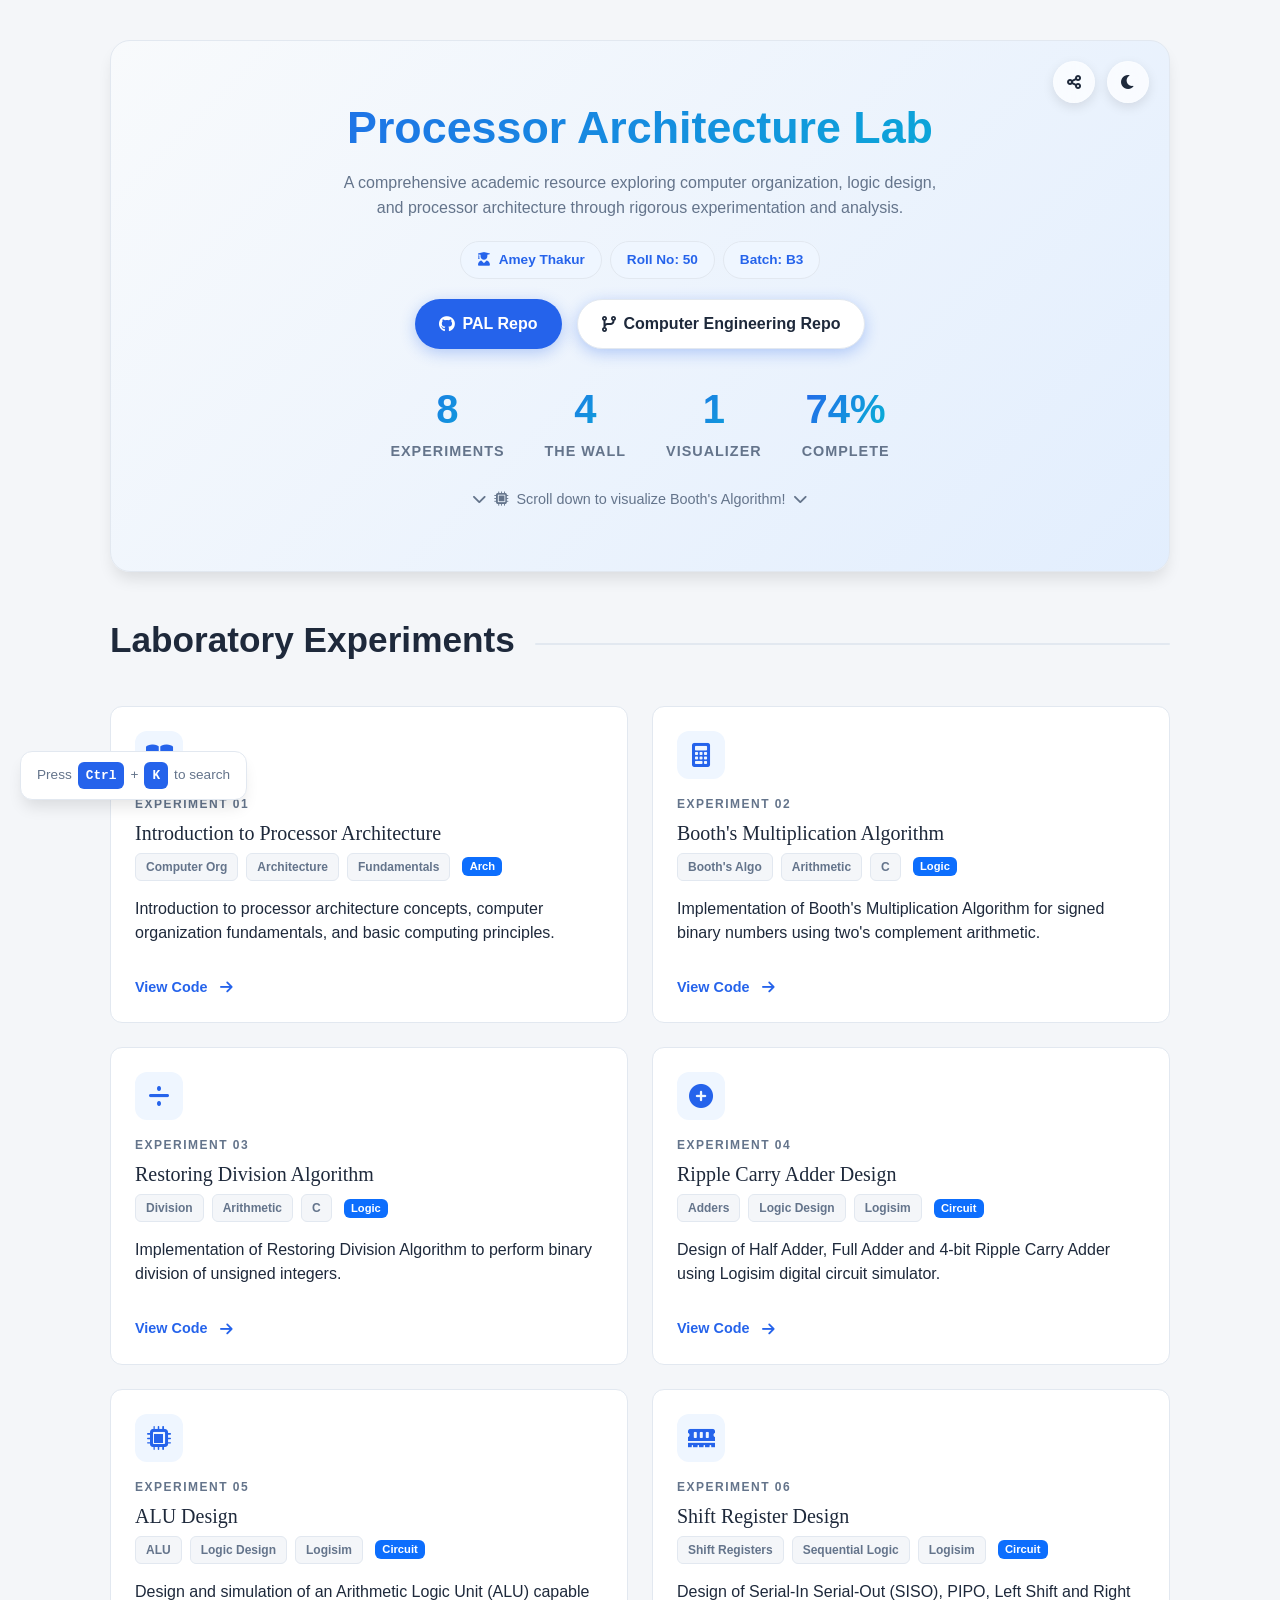
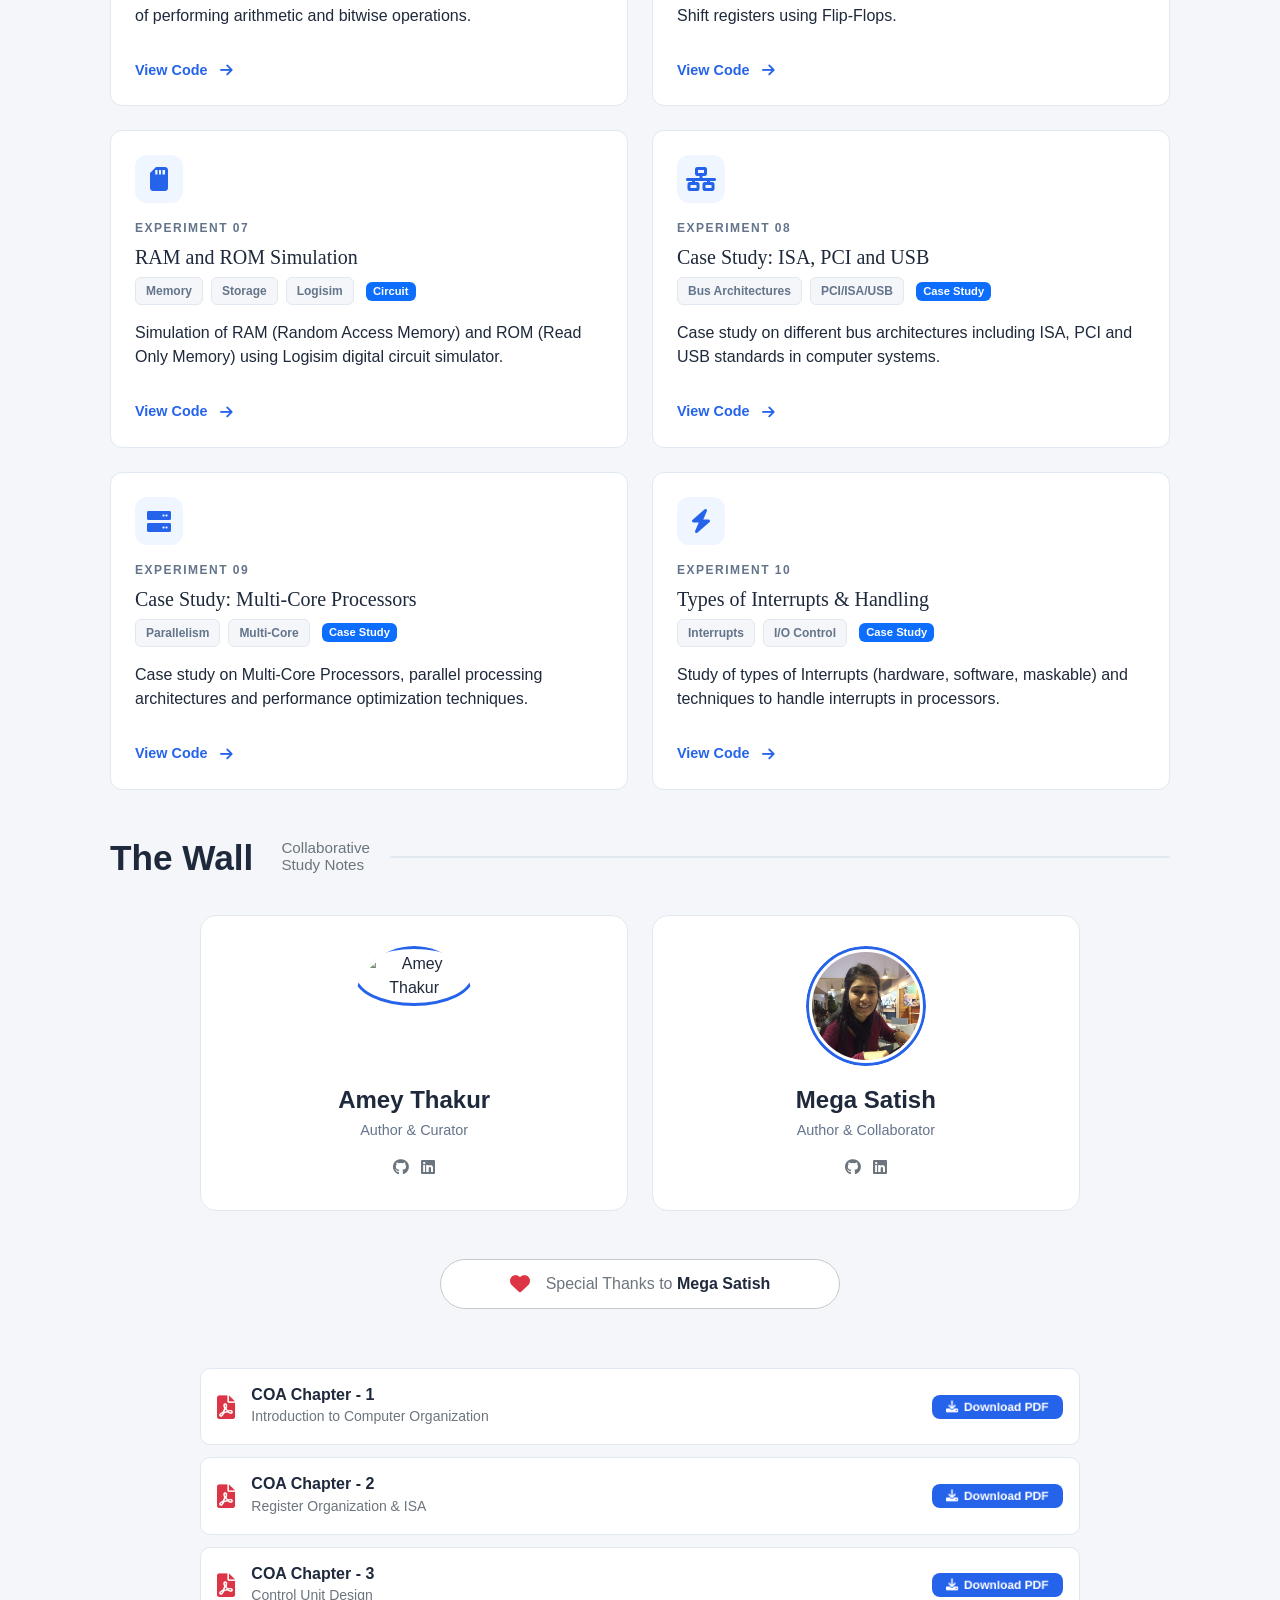
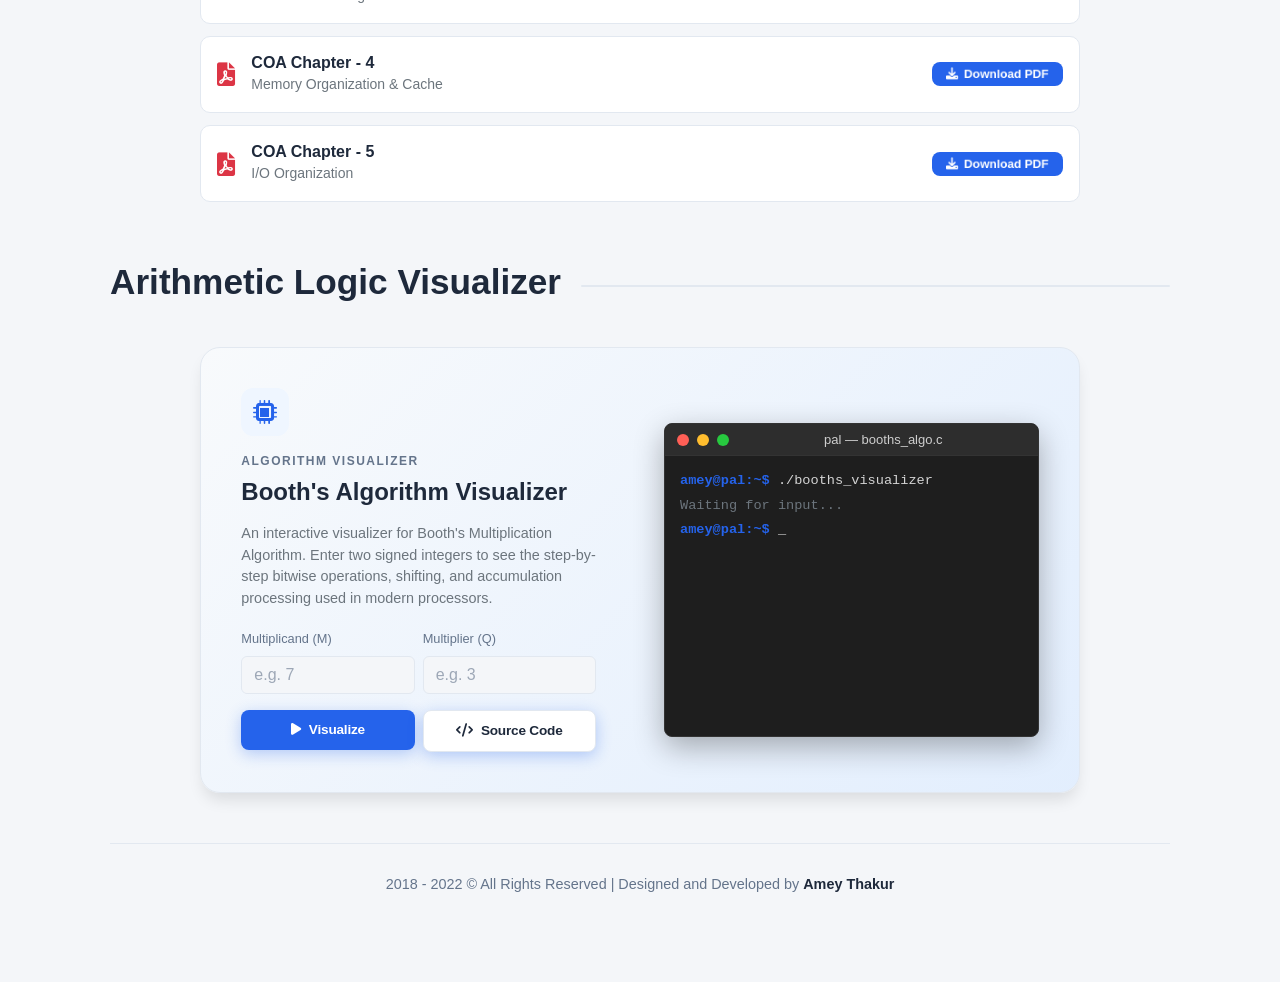
==== PAL/index.html @ 101be361 "COA" ====
<!DOCTYPE html>
<html lang="en" data-theme="dark">

<head>
    <meta charset="UTF-8">
    <meta name="viewport" content="width=device-width, initial-scale=1.0">
    <meta http-equiv="X-UA-Compatible" content="ie=edge">
    <title>AMEY | COA/PAL Lab Portfolio</title>
    <meta name="description"
        content="Scholarly portfolio for Computer Organization and Architecture (COA) and Processor Architecture Lab (PAL) featuring Booth's Algorithm, ALU design, and processor logic by Amey Thakur.">
    <meta name="author" content="Amey Thakur">
    <meta http-equiv="Content-Security-Policy"
        content="default-src 'self' blob: https://fonts.googleapis.com https://fonts.gstatic.com https://cdnjs.cloudflare.com https://cdn.jsdelivr.net; script-src 'self' 'unsafe-inline' 'unsafe-eval' blob: https://cdnjs.cloudflare.com https://cdn.jsdelivr.net; style-src 'self' 'unsafe-inline' https://fonts.googleapis.com https://cdnjs.cloudflare.com https://cdn.jsdelivr.net; img-src 'self' data: blob: https: raw.githubusercontent.com; font-src 'self' https://fonts.gstatic.com https://cdnjs.cloudflare.com; connect-src 'self' blob:; worker-src 'self' blob:;">
    <meta name="keywords"
        content="Computer Organization, COA, Processor Architecture, PAL, Booth's Algorithm, Logic Gates, ALU Design, Assembly">

    <!-- Canonical URL -->
    <link rel="canonical"
        href="https://amey-thakur.github.io/COMPUTER-ORGANIZATION-AND-ARCHITECTURE-AND-PROCESSOR-ARCHITECTURE-LAB/PAL/">

    <!-- Open Graph / Social Media Meta Tags -->
    <meta property="og:type" content="website">
    <meta property="og:title" content="AMEY | COA/PAL Lab Portfolio">
    <meta property="og:description"
        content="Scholarly portfolio for Computer Organization and Architecture (COA) and Processor Architecture Lab (PAL).">
    <meta property="og:url"
        content="https://amey-thakur.github.io/COMPUTER-ORGANIZATION-AND-ARCHITECTURE-AND-PROCESSOR-ARCHITECTURE-LAB/PAL/">
    <meta property="og:site_name" content="COA/PAL Lab Portfolio">
    <meta property="og:locale" content="en_US">
    <meta property="og:image"
        content="https://amey-thakur.github.io/COMPUTER-ORGANIZATION-AND-ARCHITECTURE-AND-PROCESSOR-ARCHITECTURE-LAB/PAL/assets/og-image.png">
    <meta property="og:image:width" content="1200">
    <meta property="og:image:height" content="630">

    <!-- Twitter Card Meta Tags -->
    <meta name="twitter:card" content="summary_large_image">
    <meta name="twitter:title" content="AMEY | COA/PAL Lab Portfolio">
    <meta name="twitter:description"
        content="Scholarly portfolio for Computer Organization and Architecture (COA) and Processor Architecture Lab (PAL).">
    <meta name="twitter:url"
        content="https://amey-thakur.github.io/COMPUTER-ORGANIZATION-AND-ARCHITECTURE-AND-PROCESSOR-ARCHITECTURE-LAB/PAL/">
    <meta name="twitter:image"
        content="https://amey-thakur.github.io/COMPUTER-ORGANIZATION-AND-ARCHITECTURE-AND-PROCESSOR-ARCHITECTURE-LAB/PAL/assets/og-image.png">

    <!-- Structured Data for SEO -->
    <script type="application/ld+json">
    {
        "@context": "https://schema.org",
        "@type": "WebSite",
        "name": "COA/PAL Lab Portfolio",
        "url": "https://amey-thakur.github.io/COMPUTER-ORGANIZATION-AND-ARCHITECTURE-AND-PROCESSOR-ARCHITECTURE-LAB/PAL/",
        "author": {
            "@type": "Person",
            "name": "Amey Thakur",
            "url": "https://github.com/Amey-Thakur"
        },
        "description": "Scholarly portfolio for Computer Organization and Architecture (COA) and Processor Architecture Lab (PAL)."
    }
    </script>

    <!-- Favicon -->
    <link rel="icon" type="image/png" href="assets/icon-192.png">
    <link rel="apple-touch-icon" href="assets/icon-192.png">

    <!-- PWA Manifest -->
    <link rel="manifest" href="manifest.json">
    <meta name="theme-color" content="#2563eb">
    <meta name="apple-mobile-web-app-capable" content="yes">
    <meta name="apple-mobile-web-app-status-bar-style" content="black-translucent">
    <meta name="apple-mobile-web-app-title" content="PAL Portfolio">

    <!-- Preconnect for Performance -->
    <link rel="preconnect" href="https://fonts.googleapis.com">
    <link rel="preconnect" href="https://fonts.gstatic.com" crossorigin>
    <link rel="preconnect" href="https://cdnjs.cloudflare.com">

    <!-- Google Fonts -->
    <link
        href="https://fonts.googleapis.com/css2?family=Inter:wght@400;500;600;700;800&family=JetBrains+Mono:wght@400;500;600&display=swap"
        rel="stylesheet">

    <!-- Font Awesome -->
    <link rel="stylesheet" href="https://cdnjs.cloudflare.com/ajax/libs/font-awesome/6.0.0/css/all.min.css">

    <!-- Bootstrap 5 CSS -->
    <link href="https://cdn.jsdelivr.net/npm/bootstrap@5.3.0/dist/css/bootstrap.min.css" rel="stylesheet">

    <!-- Custom Styles -->
    <link rel="stylesheet" href="style.css">
</head>

<body>
    <!-- Skip to Content Link -->
    <a href="#main-content" class="skip-link">Skip to main content</a>

    <!-- Premium Loading Screen -->
    <div id="skeleton-loader"
        style="position: fixed; top: 0; left: 0; width: 100%; height: 100%; background: var(--bg-color); z-index: 10000; display: flex; flex-direction: column; align-items: center; justify-content: center; animation: fadeOutLoader 0.5s ease 1s forwards;">
        <div
            style="width: 60px; height: 60px; border: 4px solid rgba(37, 99, 235, 0.2); border-top-color: var(--accent-color); border-radius: 50%; animation: spin 1s linear infinite;">
        </div>
        <p
            style="margin-top: 20px; color: var(--text-secondary); font-family: 'Poppins', sans-serif; font-size: 0.9rem;">
            Initializing
            Processor Architecture Portfolio...</p>
        <style>
            @keyframes spin {
                to {
                    transform: rotate(360deg);
                }
            }

            @keyframes fadeOutLoader {
                to {
                    opacity: 0;
                    visibility: hidden;
                    pointer-events: none;
                }
            }

            .skip-link {
                position: absolute;
                top: -40px;
                left: 0;
                background: var(--accent-color);
                color: white;
                padding: 8px 16px;
                z-index: 10001;
                transition: top 0.3s;
                text-decoration: none;
                border-radius: 0 0 8px 0;
            }

            .skip-link:focus {
                top: 0;
            }
        </style>
    </div>

    <main class="main-container" id="main-content">

        <!-- Hero Section -->
        <header class="hero">
            <div class="top-controls">
                <button class="control-btn" id="pwa-install-btn" title="Install App" aria-label="Install App"
                    style="display: none;">
                    <i class="fas fa-download" aria-hidden="true"></i>
                </button>
                <button class="control-btn" id="share-btn" title="Share Portfolio" aria-label="Share Portfolio">
                    <i class="fas fa-share-nodes" aria-hidden="true"></i>
                </button>
                <button class="control-btn" id="theme-toggle" title="Switch Theme" aria-label="Toggle Dark Mode">
                    <i class="fas fa-moon" aria-hidden="true"></i>
                </button>
            </div>

            <h1>Processor Architecture Lab</h1>
            <p>A comprehensive academic resource exploring computer organization, logic design, and processor
                architecture through rigorous experimentation and analysis.</p>

            <div class="info-badges">
                <div class="d-flex gap-2 justify-content-center w-100 flex-wrap mb-2 align-items-center">
                    <a href="https://github.com/Amey-Thakur" class="badge-pill clickable-badge" target="_blank"
                        rel="noopener noreferrer">
                        <i class="fas fa-user-graduate me-2"></i>Amey Thakur
                    </a>
                    <span class="badge-pill">Roll No: 50</span>
                    <span class="badge-pill">Batch: B3</span>
                </div>
            </div>

            <div class="hero-buttons">
                <a href="https://github.com/Amey-Thakur/COMPUTER-ORGANIZATION-AND-ARCHITECTURE-AND-PROCESSOR-ARCHITECTURE-LAB"
                    class="btn btn-primary-custom" target="_blank" rel="noopener noreferrer">
                    <i class="fab fa-github me-2"></i>PAL Repo
                </a>
                <a href="https://github.com/Amey-Thakur/COMPUTER-ENGINEERING"
                    class="btn btn-primary-custom btn-secondary-custom" target="_blank" rel="noopener noreferrer">
                    <i class="fas fa-code-branch me-2"></i>Computer Engineering Repo
                </a>
            </div>

            <!-- Stats Counter -->
            <div class="stats-container">
                <div class="stat-item">
                    <span class="stat-number" data-target="10">0</span>
                    <span class="stat-label">Experiments</span>
                </div>
                <div class="stat-item">
                    <span class="stat-number" data-target="5">0</span>
                    <span class="stat-label">The Wall</span>
                </div>
                <div class="stat-item">
                    <span class="stat-number" data-target="1">0</span>
                    <span class="stat-label">Visualizer</span>
                </div>
                <div class="stat-item">
                    <span class="stat-number" data-target="100" data-suffix="%">0%</span>
                    <span class="stat-label">Complete</span>
                </div>
            </div>

            <div class="mt-4 text-center" style="animation: fadeInDown 1s ease 0.5s both;">
                <a href="#logic-visualizer"
                    style="color: var(--text-secondary); text-decoration: none; font-size: 0.9rem; display: inline-flex; align-items: center; gap: 8px; transition: color 0.3s;">
                    <i class="fas fa-chevron-down" style="animation: bounce 2s infinite;"></i>
                    <i class="fas fa-microchip"></i> Scroll down to visualize Booth's Algorithm!
                    <i class="fas fa-chevron-down" style="animation: bounce 2s infinite;"></i>
                </a>
            </div>
        </header>

        <!-- Section: Experiments -->
        <section aria-labelledby="experiments-title" id="experiments">
            <div class="section-title reveal">
                <h3 id="experiments-title">Laboratory Experiments</h3>
            </div>

            <div class="row g-4 justify-content-center">
                <!-- Experiment 1: Introduction -->
                <div class="col-md-6 reveal-left">
                    <div class="card-custom d-flex flex-column h-100">
                        <div class="icon-wrapper">
                            <i class="fas fa-book-open"></i>
                        </div>
                        <span class="exp-tag">EXPERIMENT 01</span>
                        <h5>Introduction to Processor Architecture</h5>
                        <div class="tech-stack mb-3 d-flex align-items-center flex-wrap gap-2">
                            <span class="badge-tech">Computer Org</span>
                            <span class="badge-tech">Architecture</span>
                            <span class="badge-tech">Fundamentals</span>
                            <span class="badge bg-primary ms-1" style="font-size: 0.7rem;"
                                data-tooltip="CPU architecture and system organization.">Arch</span>
                        </div>
                        <p class="flex-grow-1">Introduction to processor architecture concepts, computer organization
                            fundamentals, and basic computing principles.</p>
                        <a href="https://github.com/Amey-Thakur/COMPUTER-ORGANIZATION-AND-ARCHITECTURE-AND-PROCESSOR-ARCHITECTURE-LAB/tree/main/Processor%20Architecture%20Lab/Experiment-1"
                            class="launch-link mt-3" target="_blank" rel="noopener noreferrer">
                            View Code <i class="fas fa-arrow-right ms-2"></i>
                        </a>
                    </div>
                </div>

                <!-- Experiment 2: Booth's Algorithm -->
                <div class="col-md-6 reveal-right">
                    <div class="card-custom d-flex flex-column h-100">
                        <div class="icon-wrapper">
                            <i class="fas fa-calculator"></i>
                        </div>
                        <span class="exp-tag">EXPERIMENT 02</span>
                        <h5>Booth's Multiplication Algorithm</h5>
                        <div class="tech-stack mb-3 d-flex align-items-center flex-wrap gap-2">
                            <span class="badge-tech">Booth's Algo</span>
                            <span class="badge-tech">Arithmetic</span>
                            <span class="badge-tech">C</span>
                            <span class="badge bg-primary ms-1" style="font-size: 0.7rem;"
                                data-tooltip="Signed binary multiplication via two's complement.">Logic</span>
                        </div>
                        <p class="flex-grow-1">Implementation of Booth's Multiplication Algorithm for signed binary
                            numbers using two's complement arithmetic.</p>
                        <a href="https://github.com/Amey-Thakur/COMPUTER-ORGANIZATION-AND-ARCHITECTURE-AND-PROCESSOR-ARCHITECTURE-LAB/tree/main/Processor%20Architecture%20Lab/Experiment-2"
                            class="launch-link mt-3" target="_blank" rel="noopener noreferrer">
                            View Code <i class="fas fa-arrow-right ms-2"></i>
                        </a>
                    </div>
                </div>

                <!-- Experiment 3: Restoring Division -->
                <div class="col-md-6 reveal-left">
                    <div class="card-custom d-flex flex-column h-100">
                        <div class="icon-wrapper">
                            <i class="fas fa-divide"></i>
                        </div>
                        <span class="exp-tag">EXPERIMENT 03</span>
                        <h5>Restoring Division Algorithm</h5>
                        <div class="tech-stack mb-3 d-flex align-items-center flex-wrap gap-2">
                            <span class="badge-tech">Division</span>
                            <span class="badge-tech">Arithmetic</span>
                            <span class="badge-tech">C</span>
                            <span class="badge bg-primary ms-1" style="font-size: 0.7rem;"
                                data-tooltip="High-efficiency binary division algorithm.">Logic</span>
                        </div>
                        <p class="flex-grow-1">Implementation of Restoring Division Algorithm to perform binary division
                            of unsigned integers.</p>
                        <a href="https://github.com/Amey-Thakur/COMPUTER-ORGANIZATION-AND-ARCHITECTURE-AND-PROCESSOR-ARCHITECTURE-LAB/tree/main/Processor%20Architecture%20Lab/Experiment-3"
                            class="launch-link mt-3" target="_blank" rel="noopener noreferrer">
                            View Code <i class="fas fa-arrow-right ms-2"></i>
                        </a>
                    </div>
                </div>

                <!-- Experiment 4: Ripple Carry Adder -->
                <div class="col-md-6 reveal-right">
                    <div class="card-custom d-flex flex-column h-100">
                        <div class="icon-wrapper">
                            <i class="fas fa-plus-circle"></i>
                        </div>
                        <span class="exp-tag">EXPERIMENT 04</span>
                        <h5>Ripple Carry Adder Design</h5>
                        <div class="tech-stack mb-3 d-flex align-items-center flex-wrap gap-2">
                            <span class="badge-tech">Adders</span>
                            <span class="badge-tech">Logic Design</span>
                            <span class="badge-tech">Logisim</span>
                            <span class="badge bg-primary ms-1" style="font-size: 0.7rem;"
                                data-tooltip="Gate-level 4-bit ripple carry adder logic.">Circuit</span>
                        </div>
                        <p class="flex-grow-1">Design of Half Adder, Full Adder and 4-bit Ripple Carry Adder using
                            Logisim digital circuit simulator.</p>
                        <a href="https://github.com/Amey-Thakur/COMPUTER-ORGANIZATION-AND-ARCHITECTURE-AND-PROCESSOR-ARCHITECTURE-LAB/tree/main/Processor%20Architecture%20Lab/Experiment-4"
                            class="launch-link mt-3" target="_blank" rel="noopener noreferrer">
                            View Code <i class="fas fa-arrow-right ms-2"></i>
                        </a>
                    </div>
                </div>

                <!-- Experiment 5: ALU Design -->
                <div class="col-md-6 reveal-left">
                    <div class="card-custom d-flex flex-column h-100">
                        <div class="icon-wrapper">
                            <i class="fas fa-microchip"></i>
                        </div>
                        <span class="exp-tag">EXPERIMENT 05</span>
                        <h5>ALU Design</h5>
                        <div class="tech-stack mb-3 d-flex align-items-center flex-wrap gap-2">
                            <span class="badge-tech">ALU</span>
                            <span class="badge-tech">Logic Design</span>
                            <span class="badge-tech">Logisim</span>
                            <span class="badge bg-primary ms-1" style="font-size: 0.7rem;"
                                data-tooltip="Arithmetic and bitwise operation control unit.">Circuit</span>
                        </div>
                        <p class="flex-grow-1">Design and simulation of an Arithmetic Logic Unit (ALU) capable of
                            performing arithmetic and bitwise operations.</p>
                        <a href="https://github.com/Amey-Thakur/COMPUTER-ORGANIZATION-AND-ARCHITECTURE-AND-PROCESSOR-ARCHITECTURE-LAB/tree/main/Processor%20Architecture%20Lab/Experiment-5"
                            class="launch-link mt-3" target="_blank" rel="noopener noreferrer">
                            View Code <i class="fas fa-arrow-right ms-2"></i>
                        </a>
                    </div>
                </div>

                <!-- Experiment 6: Shift Register -->
                <div class="col-md-6 reveal-right">
                    <div class="card-custom d-flex flex-column h-100">
                        <div class="icon-wrapper">
                            <i class="fas fa-memory"></i>
                        </div>
                        <span class="exp-tag">EXPERIMENT 06</span>
                        <h5>Shift Register Design</h5>
                        <div class="tech-stack mb-3 d-flex align-items-center flex-wrap gap-2">
                            <span class="badge-tech">Shift Registers</span>
                            <span class="badge-tech">Sequential Logic</span>
                            <span class="badge-tech">Logisim</span>
                            <span class="badge bg-primary ms-1" style="font-size: 0.7rem;"
                                data-tooltip="SISO, PIPO, and bidirectional shift registers.">Circuit</span>
                        </div>
                        <p class="flex-grow-1">Design of Serial-In Serial-Out (SISO), PIPO, Left Shift and Right Shift
                            registers using Flip-Flops.</p>
                        <a href="https://github.com/Amey-Thakur/COMPUTER-ORGANIZATION-AND-ARCHITECTURE-AND-PROCESSOR-ARCHITECTURE-LAB/tree/main/Processor%20Architecture%20Lab/Experiment-6"
                            class="launch-link mt-3" target="_blank" rel="noopener noreferrer">
                            View Code <i class="fas fa-arrow-right ms-2"></i>
                        </a>
                    </div>
                </div>

                <!-- Experiment 7: RAM & ROM -->
                <div class="col-md-6 reveal-left">
                    <div class="card-custom d-flex flex-column h-100">
                        <div class="icon-wrapper">
                            <i class="fas fa-sd-card"></i>
                        </div>
                        <span class="exp-tag">EXPERIMENT 07</span>
                        <h5>RAM and ROM Simulation</h5>
                        <div class="tech-stack mb-3 d-flex align-items-center flex-wrap gap-2">
                            <span class="badge-tech">Memory</span>
                            <span class="badge-tech">Storage</span>
                            <span class="badge-tech">Logisim</span>
                            <span class="badge bg-primary ms-1" style="font-size: 0.7rem;"
                                data-tooltip="Simulation of RAM and ROM memory units.">Circuit</span>
                        </div>
                        <p class="flex-grow-1">Simulation of RAM (Random Access Memory) and ROM (Read Only Memory) using
                            Logisim digital circuit simulator.</p>
                        <a href="https://github.com/Amey-Thakur/COMPUTER-ORGANIZATION-AND-ARCHITECTURE-AND-PROCESSOR-ARCHITECTURE-LAB/tree/main/Processor%20Architecture%20Lab/Experiment-7"
                            class="launch-link mt-3" target="_blank" rel="noopener noreferrer">
                            View Code <i class="fas fa-arrow-right ms-2"></i>
                        </a>
                    </div>
                </div>

                <!-- Experiment 8: Bus Study -->
                <div class="col-md-6 reveal-right">
                    <div class="card-custom d-flex flex-column h-100">
                        <div class="icon-wrapper">
                            <i class="fas fa-network-wired"></i>
                        </div>
                        <span class="exp-tag">EXPERIMENT 08</span>
                        <h5>Case Study: ISA, PCI and USB</h5>
                        <div class="tech-stack mb-3 d-flex align-items-center flex-wrap gap-2">
                            <span class="badge-tech">Bus Architectures</span>
                            <span class="badge-tech">PCI/ISA/USB</span>
                            <span class="badge bg-primary ms-1" style="font-size: 0.7rem;"
                                data-tooltip="Study of ISA, PCI, and modern USB standards.">Case Study</span>
                        </div>
                        <p class="flex-grow-1">Case study on different bus architectures including ISA, PCI and USB
                            standards in computer systems.</p>
                        <a href="https://github.com/Amey-Thakur/COMPUTER-ORGANIZATION-AND-ARCHITECTURE-AND-PROCESSOR-ARCHITECTURE-LAB/tree/main/Processor%20Architecture%20Lab/Experiment-8"
                            class="launch-link mt-3" target="_blank" rel="noopener noreferrer">
                            View Code <i class="fas fa-arrow-right ms-2"></i>
                        </a>
                    </div>
                </div>

                <!-- Experiment 9: Multi-Core Processors -->
                <div class="col-md-6 reveal-left">
                    <div class="card-custom d-flex flex-column h-100">
                        <div class="icon-wrapper">
                            <i class="fas fa-server"></i>
                        </div>
                        <span class="exp-tag">EXPERIMENT 09</span>
                        <h5>Case Study: Multi-Core Processors</h5>
                        <div class="tech-stack mb-3 d-flex align-items-center flex-wrap gap-2">
                            <span class="badge-tech">Parallelism</span>
                            <span class="badge-tech">Multi-Core</span>
                            <span class="badge bg-primary ms-1" style="font-size: 0.7rem;"
                                data-tooltip="Multi-core and parallel processing study.">Case Study</span>
                        </div>
                        <p class="flex-grow-1">Case study on Multi-Core Processors, parallel processing architectures
                            and performance optimization techniques.</p>
                        <a href="https://github.com/Amey-Thakur/COMPUTER-ORGANIZATION-AND-ARCHITECTURE-AND-PROCESSOR-ARCHITECTURE-LAB/tree/main/Processor%20Architecture%20Lab/Experiment-9"
                            class="launch-link mt-3" target="_blank" rel="noopener noreferrer">
                            View Code <i class="fas fa-arrow-right ms-2"></i>
                        </a>
                    </div>
                </div>

                <!-- Experiment 10: Interrupts -->
                <div class="col-md-6 reveal-right">
                    <div class="card-custom d-flex flex-column h-100">
                        <div class="icon-wrapper">
                            <i class="fas fa-bolt"></i>
                        </div>
                        <span class="exp-tag">EXPERIMENT 10</span>
                        <h5>Types of Interrupts & Handling</h5>
                        <div class="tech-stack mb-3 d-flex align-items-center flex-wrap gap-2">
                            <span class="badge-tech">Interrupts</span>
                            <span class="badge-tech">I/O Control</span>
                            <span class="badge bg-primary ms-1" style="font-size: 0.7rem;"
                                data-tooltip="Hardware and software interrupt handling logic.">Case Study</span>
                        </div>
                        <p class="flex-grow-1">Study of types of Interrupts (hardware, software, maskable) and
                            techniques to handle interrupts in processors.</p>
                        <a href="https://github.com/Amey-Thakur/COMPUTER-ORGANIZATION-AND-ARCHITECTURE-AND-PROCESSOR-ARCHITECTURE-LAB/tree/main/Processor%20Architecture%20Lab/Experiment-10"
                            class="launch-link mt-3" target="_blank" rel="noopener noreferrer">
                            View Code <i class="fas fa-arrow-right ms-2"></i>
                        </a>
                    </div>
                </div>
            </div>
        </section>


        <section aria-labelledby="the-wall-title" id="the-wall" class="reveal mt-4">
            <div class="section-title">
                <h3 id="the-wall-title" class="mb-0">The Wall</h3>
                <p class="text-secondary ms-2 mb-0">Collaborative<br>Study Notes</p>
            </div>

            <div class="row g-4 justify-content-center">

                <!-- Collaborative Profiles -->
                <div class="col-md-5 mb-4 reveal-left">
                    <div class="profile-card">
                        <div class="profile-img-wrapper">
                            <img src="https://github.com/Amey-Thakur.png" alt="Amey Thakur" class="profile-img">
                        </div>
                        <h4 class="profile-name">Amey Thakur</h4>
                        <p class="profile-role">Author & Curator</p>
                        <div class="social-links">
                            <a href="https://github.com/Amey-Thakur" class="text-secondary me-2" target="_blank"><i
                                    class="fab fa-github"></i></a>
                            <a href="https://www.linkedin.com/in/amey-thakur" class="text-secondary" target="_blank"><i
                                    class="fab fa-linkedin"></i></a>
                        </div>
                    </div>
                </div>

                <div class="col-md-5 mb-4 reveal-right">
                    <div class="profile-card">
                        <div class="profile-img-wrapper">
                            <img src="../THE%20WALL/Mega_Satish.png" alt="Mega Satish" class="profile-img">
                        </div>
                        <h4 class="profile-name">Mega Satish</h4>
                        <p class="profile-role">Author & Collaborator</p>
                        <div class="social-links">
                            <a href="https://github.com/msatmod" class="text-secondary me-2" target="_blank"
                                aria-label="Mega's GitHub"><i class="fab fa-github"></i></a>
                            <a href="https://www.linkedin.com/in/mega-satish" class="text-secondary" target="_blank"
                                aria-label="Mega's LinkedIn"><i class="fab fa-linkedin"></i></a>
                        </div>
                    </div>
                </div>

                <!-- Special Thanks Visual with 3D Flip -->
                <div class="col-lg-10 col-12 reveal text-center mb-2">
                    <div class="award-scene d-inline-block">
                        <div class="award-badge-card">
                            <!-- Front Face -->
                            <div class="award-badge-face award-front d-flex align-items-center gap-3 py-2 px-4 rounded-pill border border-secondary-subtle"
                                style="background: var(--card-bg);">
                                <i class="fas fa-heart text-danger fs-5 heart-beat"></i>
                                <span class="text-secondary fw-medium">Special Thanks to <strong
                                        class="text-primary-theme">Mega Satish</strong></span>
                            </div>
                            <!-- Back Face -->
                            <div class="award-badge-face award-back d-flex align-items-center justify-content-center gap-2 py-2 px-4 rounded-pill"
                                style="background: var(--accent-color); color: white;">
                                <i class="fas fa-check-circle text-white fs-5"></i>
                                <span class="fw-bold" id="award-msg">Appreciation Sent!</span>
                            </div>
                        </div>
                    </div>
                </div>

                <!-- Chapter Notes List (Horizontal Cards) -->
                <div class="col-lg-10 col-12">
                    <div class="resource-list">
                        <!-- Chapter 1 -->
                        <div class="reveal">
                            <a href="../THE%20WALL/COA_Chapter-1.pdf" class="resource-item text-decoration-none"
                                target="_blank" rel="noopener noreferrer">
                                <div class="d-flex align-items-center">
                                    <i class="fas fa-file-pdf text-danger fs-4 me-3"></i>
                                    <div>
                                        <h6 class="mb-0 text-primary-theme fw-bold">COA Chapter - 1</h6>
                                        <small class="text-secondary">Introduction to Computer Organization</small>
                                    </div>
                                </div>
                                <span class="badge btn-download tilt-effect">
                                    <span class="btn-text"><i class="fas fa-download"></i> Download PDF</span>
                                </span>
                            </a>
                        </div>
                        <!-- Chapter 2 -->
                        <div class="reveal">
                            <a href="../THE%20WALL/COA_Chapter-2.pdf" class="resource-item text-decoration-none"
                                target="_blank" rel="noopener noreferrer">
                                <div class="d-flex align-items-center">
                                    <i class="fas fa-file-pdf text-danger fs-4 me-3"></i>
                                    <div>
                                        <h6 class="mb-0 text-primary-theme fw-bold">COA Chapter - 2</h6>
                                        <small class="text-secondary">Register Organization & ISA</small>
                                    </div>
                                </div>
                                <span class="badge btn-download tilt-effect">
                                    <span class="btn-text"><i class="fas fa-download"></i> Download PDF</span>
                                </span>
                            </a>
                        </div>
                        <!-- Chapter 3 -->
                        <div class="reveal">
                            <a href="../THE%20WALL/COA_Chapter-3.pdf" class="resource-item text-decoration-none"
                                target="_blank" rel="noopener noreferrer">
                                <div class="d-flex align-items-center">
                                    <i class="fas fa-file-pdf text-danger fs-4 me-3"></i>
                                    <div>
                                        <h6 class="mb-0 text-primary-theme fw-bold">COA Chapter - 3</h6>
                                        <small class="text-secondary">Control Unit Design</small>
                                    </div>
                                </div>
                                <span class="badge btn-download tilt-effect">
                                    <span class="btn-text"><i class="fas fa-download"></i> Download PDF</span>
                                </span>
                            </a>
                        </div>
                        <!-- Chapter 4 -->
                        <div class="reveal">
                            <a href="../THE%20WALL/COA_Chapter-4.pdf" class="resource-item text-decoration-none"
                                target="_blank" rel="noopener noreferrer">
                                <div class="d-flex align-items-center">
                                    <i class="fas fa-file-pdf text-danger fs-4 me-3"></i>
                                    <div>
                                        <h6 class="mb-0 text-primary-theme fw-bold">COA Chapter - 4</h6>
                                        <small class="text-secondary">Memory Organization & Cache</small>
                                    </div>
                                </div>
                                <span class="badge btn-download tilt-effect">
                                    <span class="btn-text"><i class="fas fa-download"></i> Download PDF</span>
                                </span>
                            </a>
                        </div>
                        <!-- Chapter 5 -->
                        <div class="reveal">
                            <a href="../THE%20WALL/COA_Chapter-5.pdf" class="resource-item text-decoration-none"
                                target="_blank" rel="noopener noreferrer">
                                <div class="d-flex align-items-center">
                                    <i class="fas fa-file-pdf text-danger fs-4 me-3"></i>
                                    <div>
                                        <h6 class="mb-0 text-primary-theme fw-bold">COA Chapter - 5</h6>
                                        <small class="text-secondary">I/O Organization</small>
                                    </div>
                                </div>
                                <span class="badge btn-download tilt-effect">
                                    <span class="btn-text"><i class="fas fa-download"></i> Download PDF</span>
                                </span>
                            </a>
                        </div>
                    </div>
                </div>
            </div>
        </section>

        <!-- Section: Arithmetic Logic Visualizer - Booth's Algorithm -->
        <section aria-labelledby="logic-visualizer-title" id="logic-visualizer">
            <div class="section-title reveal">
                <h3 id="logic-visualizer-title">Arithmetic Logic Visualizer</h3>
            </div>

            <div class="row g-4 justify-content-center">
                <div class="col-lg-10 col-12">
                    <div class="card-custom logic-visualizer-card">
                        <div class="row g-4 g-lg-5 align-items-center">
                            <!-- Project Info -->
                            <div class="col-md-6">
                                <div class="visualizer-info">
                                    <div class="icon-wrapper mb-3">
                                        <i class="fas fa-microchip"></i>
                                    </div>
                                    <span class="exp-tag">ALGORITHM VISUALIZER</span>
                                    <h4 class="mt-2 mb-3 text-primary-theme fw-bold">Booth's Algorithm Visualizer</h4>
                                    <p class="text-secondary mb-3" style="font-size: 0.9rem;">
                                        An interactive visualizer for Booth's Multiplication Algorithm. Enter two signed
                                        integers to see the step-by-step bitwise operations, shifting, and accumulation
                                        processing used in modern processors.
                                    </p>

                                    <!-- Inputs -->
                                    <div class="row g-2 mb-3">
                                        <div class="col-6">
                                            <label for="multiplicand" class="form-label"
                                                style="font-size: 0.8rem; color: var(--text-secondary);">Multiplicand
                                                (M)</label>
                                            <input type="number" id="multiplicand" class="form-control"
                                                placeholder="e.g. 7"
                                                style="background: var(--bg-color); color: var(--text-primary); border: 1px solid var(--border-color);">
                                        </div>
                                        <div class="col-6">
                                            <label for="multiplier" class="form-label"
                                                style="font-size: 0.8rem; color: var(--text-secondary);">Multiplier
                                                (Q)</label>
                                            <input type="number" id="multiplier" class="form-control"
                                                placeholder="e.g. 3"
                                                style="background: var(--bg-color); color: var(--text-primary); border: 1px solid var(--border-color);">
                                        </div>
                                    </div>

                                    <!-- Action Buttons -->
                                    <div class="row g-2">
                                        <div class="col-6">
                                            <button id="visualize-btn" class="btn btn-primary-custom w-100">
                                                <i class="fas fa-play me-2"></i>Visualize
                                            </button>
                                        </div>
                                        <div class="col-6">
                                            <a href="https://github.com/Amey-Thakur/COMPUTER-ORGANIZATION-AND-ARCHITECTURE-AND-PROCESSOR-ARCHITECTURE-LAB/tree/main/Processor%20Architecture%20Lab/Experiment-2"
                                                class="btn btn-primary-custom btn-secondary-custom w-100"
                                                target="_blank" rel="noopener noreferrer">
                                                <i class="fas fa-code me-2"></i>Source Code
                                            </a>
                                        </div>
                                    </div>
                                </div>
                            </div>

                            <!-- Interactive Terminal Showcase -->
                            <div class="col-md-6">
                                <div class="terminal-frame">
                                    <div class="terminal-header">
                                        <div class="terminal-dots">
                                            <span class="dot close"></span>
                                            <span class="dot minimize"></span>
                                            <span class="dot maximize"></span>
                                        </div>
                                        <div class="terminal-title">pal — booths_algo.c</div>
                                    </div>
                                    <div class="terminal-body" id="booths-output">
                                        <div class="terminal-line">
                                            <span class="prompt">amey@pal:~$</span> ./booths_visualizer
                                        </div>
                                        <div class="terminal-line output text-secondary">
                                            Waiting for input...
                                        </div>
                                        <div class="terminal-line">
                                            <span class="prompt">amey@pal:~$</span> <span class="cursor">_</span>
                                        </div>
                                    </div>
                                </div>
                            </div>
                        </div>
                    </div>
                </div>
            </div>
        </section>

        <!-- Footer -->
        <footer class="footer mt-auto">
            <p>2018 - 2022 &copy; All Rights Reserved | Designed and Developed by <a
                    href="https://github.com/Amey-Thakur" target="_blank" rel="noopener noreferrer">Amey
                    Thakur</a></p>
        </footer>

    </main>

    <!-- Back to Top Button -->
    <button type="button" class="btn" id="btn-back-to-top" aria-label="Back to Top">
        <i class="fas fa-arrow-up" aria-hidden="true"></i>
    </button>

    <!-- Keyboard Shortcut Hint -->
    <div id="kbd-hint" class="kbd-hint">
        <span>Press</span>
        <kbd>Ctrl</kbd>
        <span>+</span>
        <kbd>K</kbd>
        <span>to search</span>
    </div>

    <!-- Command Palette Overlay -->
    <div id="cmd-overlay" class="cmd-overlay">
        <div class="cmd-modal">
            <div class="cmd-header">
                <i class="fas fa-search"></i>
                <input type="text" id="cmd-input" placeholder="Search experiments, notes, or commands..."
                    autocomplete="off">
                <div class="cmd-esc"><kbd>ESC</kbd></div>
            </div>
            <div class="cmd-body" id="cmd-results">
                <!-- Results populated by JS -->
            </div>
            <div class="cmd-footer">
                <div class="cmd-keys">
                    <span><kbd class="k-small">↑↓</kbd> Navigate</span>
                    <span><kbd class="k-small">↵</kbd> Select</span>
                    <span><kbd class="k-small">ESC</kbd> Close</span>
                </div>
            </div>
        </div>
    </div>

    <!-- Dependencies -->
    <script src="https://cdn.jsdelivr.net/npm/bootstrap@5.3.0/dist/js/bootstrap.bundle.min.js"></script>

    <!-- Custom Scripts -->
    <script src="script.js"></script>

    <!-- Service Worker Registration -->
    <script>
        if ('serviceWorker' in navigator) {
            navigator.serviceWorker.register('sw.js')
                .then(reg => console.log('Service Worker registered'))
                .catch(err => console.log('Service Worker registration failed:', err));
        }
    </script>
</body>

</html>
---- PAL/style.css ----
/* 
 * ================================================================
 *   Computer Organization (COA) / PAL Lab - Styles
 * ================================================================
 *   Author: Amey Thakur
 *   GitHub: https://github.com/Amey-Thakur
 *   Course: COA & Processor Architecture Lab
 *   Roll No: 50
 *   Batch: B3
 *   License: CC BY 4.0
 * ================================================================
 */


/* 
 * =========================================
 *   THEME & BASE VARIABLES
 * =========================================
 */
html {
    scroll-behavior: smooth;
}

:root {
    /* Light Mode Variables */
    --bg-color: #f4f6f9;
    --text-primary: #1e293b;
    --text-secondary: #64748b;
    --card-bg: #ffffff;
    --accent-color: #2563eb;
    /* Processor Blue 600 */
    --accent-hover: #1d4ed8;
    /* Processor Blue 700 */
    --border-color: #e2e8f0;
    --shadow-sm: 0 4px 6px -1px rgba(0, 0, 0, 0.1);
    --shadow-md: 0 10px 15px -3px rgba(0, 0, 0, 0.1);
    --header-gradient: linear-gradient(135deg, #ffffff 0%, #dbeafe 100%);
    /* Blue Tint */
    --badge-bg: #eff6ff;
    /* Blue 50 */
    --badge-text: #2563eb;
    --content-glass: rgba(255, 255, 255, 0.4);

    /* Secondary Accent for Warnings/Important */
    --accent-secondary: #f59e0b;
    /* Amber */
}

[data-theme="dark"] {
    /* Soft Dark Theme - Better for eyes */
    --bg-color: #0f172a;
    /* Slate 950 */
    --text-primary: #f8fafc;
    --text-secondary: #94a3b8;
    --card-bg: #1e293b;
    /* Slate 800 */
    --accent-color: #3b82f6;
    /* Blue 500 - Brighter for Dark Mode */
    --accent-hover: #60a5fa;
    /* Blue 400 */
    --border-color: #334155;
    /* Slate 700 */
    --shadow-sm: 0 4px 6px -1px rgba(0, 0, 0, 0.5);
    --shadow-md: 0 10px 15px -3px rgba(0, 0, 0, 0.5);
    --header-gradient: linear-gradient(135deg, #1e293b 0%, #0f172a 100%);
    --badge-bg: #172554;
    /* Blue 950 */
    --badge-text: #60a5fa;
    --footer-border: #1e293b;
    --content-glass: rgba(15, 23, 42, 0.5);

    /* Prism Dark Mode Overrides */
    --prism-bg: #1c1917;
    --prism-text: #d6d3d1;
    --prism-comment: #65a30d;
    --prism-keyword: #38bdf8;
    --prism-string: #fb923c;
    --prism-number: #facc15;
    --prism-function: #a78bfa;
}

body {
    background-color: var(--bg-color);
    color: var(--text-primary);
    font-family: 'Poppins', sans-serif;
    transition: background-color 0.8s ease, color 0.8s ease;
    min-height: 100vh;
    display: flex;
    flex-direction: column;
    margin: 0;
    -webkit-user-select: none;
    -moz-user-select: none;
    -ms-user-select: none;
    user-select: none;
}

input,
textarea,
.form-control,
#booths-output {
    user-select: auto !important;
    -webkit-user-select: auto !important;
}

/* Back to Top Button */
#btn-back-to-top {
    position: fixed;
    bottom: 25px;
    right: 25px;
    display: none;
    z-index: 100;
    border-radius: 50%;
    width: 45px;
    height: 45px;
    background: var(--accent-color);
    color: white;
    border: none;
    box-shadow: var(--shadow-md);
    transition: all 0.3s;
    align-items: center;
    justify-content: center;
    font-size: 1.2rem;
}

#btn-back-to-top:hover {
    transform: translateY(-5px);
    background: var(--accent-hover);
    box-shadow: 0 10px 20px rgba(0, 0, 0, 0.2);
}

h5 {
    font-family: 'Playfair Display', serif;
    color: var(--text-primary) !important;
    transition: color 0.3s ease;
}

/* Section Title */
.section-title {
    display: flex;
    align-items: center;
    margin-top: 50px;
    margin-bottom: 40px;
    animation: fadeIn 1s ease-out;
}

.section-title h3 {
    font-weight: 700;
    margin-right: 20px;
    white-space: nowrap;
    color: var(--text-primary) !important;
    font-size: 2.2rem;
    line-height: 1;
}

.section-title p {
    font-size: 0.95rem;
    line-height: 1.1;
    color: var(--text-secondary);
    margin-right: 20px;
    margin-bottom: 0 !important;
    font-weight: 500;
}

.section-title::after {
    content: '';
    width: 100%;
    height: 2px;
    background: var(--border-color);
    border-radius: 2px;
}

section {
    margin-top: 50px;
    margin-bottom: 50px;
}

.main-container {
    max-width: 1100px;
    margin: 0 auto;
    padding: 40px 20px;
    flex: 1 0 auto;
    width: 100%;
}

/* Hero Section */
.hero {
    background: linear-gradient(-45deg, #ffffff, #eff6ff, #dbeafe, #f8fafc);
    /* Blue Tints */
    background-size: 400% 400%;
    animation: gradientBG 15s ease infinite, fadeInDown 0.8s ease-out;
    border-radius: 20px;
    padding: 60px 40px;
    text-align: center;
    border: 1px solid var(--border-color);
    box-shadow: var(--shadow-md);
    margin-bottom: 40px;
    position: relative;
    overflow: hidden;
}

[data-theme="dark"] .hero {
    background: linear-gradient(-45deg, #0f172a, #1e293b, #172554, #0f172a);
    /* Dark Blue Tints */
    background-size: 400% 400%;
}

@keyframes gradientBG {
    0% {
        background-position: 0% 50%;
    }

    50% {
        background-position: 100% 50%;
    }

    100% {
        background-position: 0% 50%;
    }
}

@keyframes bounce {

    0%,
    20%,
    50%,
    80%,
    100% {
        transform: translateY(0);
    }

    40% {
        transform: translateY(-5px);
    }

    60% {
        transform: translateY(-3px);
    }
}

@keyframes heartBeat {
    0% {
        transform: scale(1);
    }

    14% {
        transform: scale(1.3);
    }

    28% {
        transform: scale(1);
    }

    42% {
        transform: scale(1.3);
    }

    70% {
        transform: scale(1);
    }
}

.heart-beat {
    animation: heartBeat 1.5s infinite;
}

/* --- Top Controls --- */
.top-controls {
    position: absolute;
    top: 20px;
    right: 20px;
    z-index: 1000;
    display: flex;
    gap: 12px;
}

.control-btn {
    background: rgba(255, 255, 255, 0.7);
    border: 1px solid rgba(255, 255, 255, 0.3);
    width: 42px;
    height: 42px;
    border-radius: 50%;
    display: flex;
    align-items: center;
    justify-content: center;
    cursor: pointer;
    color: #1e293b;
    backdrop-filter: blur(8px);
    -webkit-backdrop-filter: blur(8px);
    transition: all 0.3s cubic-bezier(0.4, 0, 0.2, 1);
    box-shadow: 0 4px 12px rgba(0, 0, 0, 0.1);
}

[data-theme="dark"] .control-btn {
    background: rgba(30, 41, 59, 0.6);
    border: 1px solid rgba(255, 255, 255, 0.1);
    color: #f8fafc;
}

.control-btn:hover {
    transform: translateY(-2px);
    background: var(--accent-color);
    color: white !important;
    border-color: transparent;
}

/* --- Hero Buttons --- */
.hero-buttons {
    display: flex;
    gap: 15px;
    justify-content: center;
    flex-wrap: wrap;
    margin-top: 20px;
}

.btn-primary-custom {
    background: #2563eb !important;
    color: #ffffff !important;
    border: none;
    padding: 12px 24px;
    border-radius: 50px;
    font-weight: 600;
    display: inline-flex;
    align-items: center;
    transition: all 0.3s cubic-bezier(0.175, 0.885, 0.32, 1.275);
    box-shadow: 0 4px 15px rgba(37, 99, 235, 0.3);
    text-decoration: none;
}

.btn-primary-custom:hover {
    transform: translateY(-5px);
    box-shadow: 0 8px 25px rgba(37, 99, 235, 0.4);
    background: #1d4ed8 !important;
    color: #ffffff !important;
}



.btn-secondary-custom {
    background: var(--card-bg) !important;
    color: var(--text-primary) !important;
    border: 1px solid var(--border-color) !important;
}

.btn-secondary-custom:hover {
    background: var(--accent-color) !important;
    color: #ffffff !important;
    border-color: var(--accent-color) !important;
}

/* Badges */
.badge-pill {
    background: var(--badge-bg);
    color: var(--badge-text);
    padding: 8px 16px;
    border-radius: 50px;
    font-size: 0.85rem;
    font-weight: 600;
    border: 1px solid var(--border-color);
    white-space: nowrap;
}

.clickable-badge {
    text-decoration: none;
    transition: all 0.3s cubic-bezier(0.175, 0.885, 0.32, 1.275) !important;
    display: inline-flex;
    align-items: center;
    cursor: pointer;
}

.clickable-badge:hover {
    transform: translateY(-3px) scale(1.05);
    box-shadow: 0 5px 15px rgba(37, 99, 235, 0.3);
    background: var(--accent-color) !important;
    color: #fff !important;
    border-color: var(--accent-color) !important;
}

/* Stats Counter */
.stats-container {
    display: flex;
    justify-content: center;
    gap: 40px;
    margin-top: 30px;
    flex-wrap: wrap;
}

.stat-item {
    text-align: center;
    opacity: 0;
    animation: fadeInDown 0.5s ease forwards;
}

.stat-item:nth-child(1) {
    animation-delay: 0.2s;
}

.stat-item:nth-child(2) {
    animation-delay: 0.4s;
}

.stat-item:nth-child(3) {
    animation-delay: 0.6s;
}

.stat-item:nth-child(4) {
    animation-delay: 0.8s;
}

.stat-number {
    font-size: 2.5rem;
    font-weight: 800;
    background: linear-gradient(120deg, var(--accent-color), #06b6d4);
    -webkit-background-clip: text;
    background-clip: text;
    -webkit-text-fill-color: transparent;
    display: block;
}

.stat-label {
    font-size: 0.9rem;
    font-weight: 600;
    color: var(--text-secondary);
    text-transform: uppercase;
    letter-spacing: 1px;
}

/* Hero H1 Styling */
.hero h1 {
    font-size: 2.8rem;
    font-weight: 800;
    background: linear-gradient(135deg, var(--accent-color), #06b6d4);
    -webkit-background-clip: text;
    background-clip: text;
    -webkit-text-fill-color: transparent;
    margin-bottom: 15px;
    line-height: 1.2;
}

.hero p {
    color: var(--text-secondary);
    font-size: 1rem;
    max-width: 600px;
    margin: 0 auto 20px;
    line-height: 1.6;
}


/* Cards */
.card-custom {
    background: var(--card-bg);
    border-radius: 12px;
    padding: 24px;
    border: 1px solid var(--border-color);
    transition: all 0.3s cubic-bezier(0.4, 0, 0.2, 1);
    position: relative;
    overflow: hidden;
    height: 100%;
}

.card-custom:hover {
    transform: translateY(-5px);
    box-shadow: var(--shadow-md);
    border-color: var(--accent-color);
}

.icon-wrapper {
    width: 48px;
    height: 48px;
    background: var(--badge-bg);
    color: var(--accent-color);
    border-radius: 12px;
    display: flex;
    align-items: center;
    justify-content: center;
    font-size: 1.5rem;
    margin-bottom: 16px;
    transition: transform 0.3s ease;
}

.card-custom:hover .icon-wrapper {
    transform: scale(1.1) rotate(5deg);
}

.exp-tag {
    font-size: 0.75rem;
    font-weight: 700;
    color: var(--text-secondary);
    letter-spacing: 1.5px;
    margin-bottom: 8px;
    display: block;
}

.badge-tech {
    background: var(--bg-color);
    color: var(--text-secondary);
    padding: 4px 10px;
    border-radius: 6px;
    font-size: 0.75rem;
    font-weight: 600;
    border: 1px solid var(--border-color);
    transition: all 0.2s ease;
}

.card-custom:hover .badge-tech {
    background: var(--badge-bg);
    color: var(--badge-text);
    border-color: var(--badge-bg);
}

.badge-tech:hover {
    background: var(--accent-color) !important;
    color: white !important;
    border-color: var(--accent-color) !important;
    transform: translateY(-2px);
    box-shadow: 0 4px 10px rgba(37, 99, 235, 0.3);
}

/* Custom Tooltips for Badges */
.badge[data-tooltip] {
    position: relative;
    cursor: help;
}

.badge[data-tooltip]::after {
    content: attr(data-tooltip);
    position: absolute;
    bottom: 100%;
    left: 50%;
    transform: translateX(-50%) translateY(-8px);
    background: rgba(0, 0, 0, 0.9);
    color: white;
    padding: 8px 12px;
    border-radius: 6px;
    font-size: 0.75rem;
    white-space: nowrap;
    opacity: 0;
    pointer-events: none;
    transition: opacity 0.3s, transform 0.3s;
    z-index: 1000;
    font-weight: 500;
}

.badge[data-tooltip]::before {
    content: '';
    position: absolute;
    bottom: 100%;
    left: 50%;
    transform: translateX(-50%) translateY(0px);
    border: 6px solid transparent;
    border-top-color: rgba(0, 0, 0, 0.9);
    opacity: 0;
    pointer-events: none;
    transition: opacity 0.3s, transform 0.3s;
    z-index: 1001;
}

.badge[data-tooltip]:hover::after,
.badge[data-tooltip]:hover::before {
    opacity: 1;
    transform: translateX(-50%) translateY(-12px);
}

.launch-link {
    color: var(--accent-color);
    text-decoration: none;
    font-weight: 600;
    font-size: 0.9rem;
    display: inline-flex;
    align-items: center;
    transition: gap 0.2s;
    gap: 4px;
}

.launch-link:hover {
    gap: 8px;
}

/* Resource List */
.resource-list {
    margin-top: 20px;
}

.resource-item {
    display: flex;
    align-items: center;
    justify-content: space-between;
    padding: 16px;
    background: var(--card-bg);
    border: 1px solid var(--border-color);
    border-radius: 10px;
    margin-bottom: 12px;
    transition: all 0.2s;
    color: var(--text-primary);
}

.resource-item:hover {
    border-color: var(--accent-color);
    transform: translateX(5px);
    box-shadow: var(--shadow-sm);
}

.text-primary-theme {
    color: var(--text-primary) !important;
}

/* Profile Card */
.profile-card {
    text-align: center;
    padding: 30px;
    background: var(--card-bg);
    border-radius: 16px;
    border: 1px solid var(--border-color);
}

.profile-img-wrapper {
    width: 120px;
    height: 120px;
    margin: 0 auto 20px;
    position: relative;
    border-radius: 50%;
    overflow: hidden;
}

.profile-img {
    width: 100%;
    height: 100%;
    object-fit: cover;
    border-radius: 50%;
    border: 3px solid var(--accent-color);
    padding: 3px;
    background: var(--card-bg);
}

.profile-name {
    font-weight: 700;
    margin-bottom: 5px;
    color: var(--text-primary);
}

.profile-role {
    font-size: 0.9rem;
    color: var(--text-secondary);
    margin-bottom: 15px;
}

/* 3D Flip Badge */
.award-scene {
    perspective: 1000px;
    cursor: pointer;
}

.award-badge-card {
    position: relative;
    width: 400px;
    height: 50px;
    transform-style: preserve-3d;
    transition: transform 0.6s cubic-bezier(0.4, 0, 0.2, 1);
}

.award-badge-card.flipped {
    transform: rotateX(180deg);
}

.award-badge-face {
    position: absolute;
    width: 100%;
    height: 100%;
    backface-visibility: hidden;
    -webkit-backface-visibility: hidden;
    top: 0;
    left: 0;
    display: flex;
    align-items: center;
    justify-content: center;
}

.award-front {
    z-index: 2;
    transition: all 0.3s ease;
    white-space: nowrap;
}

.award-back {
    transform: rotateX(180deg);
    box-shadow: 0 10px 20px -5px rgba(37, 99, 235, 0.4);
}

.award-scene:hover .award-badge-card {
    transform: translateY(-5px);
}

/* Terminal Frame */
.terminal-frame {
    background: #1e1e1e;
    border-radius: 8px;
    overflow: hidden;
    box-shadow: 0 10px 30px rgba(0, 0, 0, 0.3);
    border: 1px solid #333;
    font-family: 'JetBrains Mono', monospace;
    text-align: left;
    margin-top: 20px;
}

.terminal-header {
    background: #2d2d2d;
    height: 32px;
    padding: 0 12px;
    display: flex;
    align-items: center;
    border-bottom: 1px solid #333;
}

.terminal-dots {
    display: flex;
    gap: 8px;
    margin-right: 12px;
}

.dot {
    width: 12px;
    height: 12px;
    border-radius: 50%;
}

.close {
    background: #ff5f56;
}

.minimize {
    background: #ffbd2e;
}

.maximize {
    background: #27c93f;
}

.terminal-title {
    color: #cecece;
    font-size: 13px;
    flex-grow: 1;
    text-align: center;
    font-family: -apple-system, BlinkMacSystemFont, "Segoe UI", Roboto, Helvetica, Arial, sans-serif;
    font-weight: 400;
}

#booths-output::-webkit-scrollbar {
    width: 8px;
}

#booths-output::-webkit-scrollbar-track {
    background: #1e1e1e;
}

#booths-output::-webkit-scrollbar-thumb {
    background: #424242;
    border-radius: 10px;
    border: 2px solid #1e1e1e;
}

#booths-output::-webkit-scrollbar-thumb:hover {
    background: #525252;
}

.terminal-body {
    padding: 15px;
    color: #d4d4d4;
    font-size: 0.85rem;
    height: 280px;
    /* Fixed height for stability */
    overflow-y: auto;
}

.terminal-line {
    margin-bottom: 4px;
}

.prompt {
    color: var(--accent-color);
    font-weight: bold;
}

/* Terminal Blue */
.command-text {
    color: #d4d4d4;
}

.output {
    color: #a3a3a3;
    margin-left: 0;
}

.output.success {
    color: #4ade80;
}

.output.error {
    color: #f87171;
}

.cursor {
    animation: blink 1s step-end infinite;
}

@keyframes blink {
    50% {
        opacity: 0;
    }
}

/* Footer */
.footer {
    padding: 30px 0;
    text-align: center;
    color: var(--text-secondary);
    font-size: 0.9rem;
    border-top: 1px solid var(--border-color);
    margin-top: 60px;
}

.footer a {
    color: var(--accent-color);
    text-decoration: none;
    font-weight: 600;
}

/* Animations */
.reveal,
.reveal-left,
.reveal-right {
    opacity: 0;
    transition: all 0.8s ease-out;
}

.reveal {
    transform: translateY(30px);
}

.reveal-left {
    transform: translateX(-30px);
}

.reveal-right {
    transform: translateX(30px);
}

.reveal.active {
    transform: translateY(0);
    opacity: 1;
}

.reveal-left.active {
    transform: translateX(0);
    opacity: 1;
}

.reveal-right.active {
    transform: translateX(0);
    opacity: 1;
}

@keyframes fadeInDown {
    from {
        opacity: 0;
        transform: translateY(-20px);
    }

    to {
        opacity: 1;
        transform: translateY(0);
    }
}

@keyframes fadeIn {
    from {
        opacity: 0;
    }

    to {
        opacity: 1;
    }
}

/* Command Palette */
.cmd-overlay {
    position: fixed;
    top: 0;
    left: 0;
    width: 100%;
    height: 100%;
    background: rgba(0, 0, 0, 0.6);
    backdrop-filter: blur(4px);
    z-index: 10000;
    display: none;
    align-items: flex-start;
    justify-content: center;
    padding-top: 15vh;
    opacity: 0;
    transition: opacity 0.2s ease;
}

.cmd-overlay.active {
    display: flex;
    opacity: 1;
}

.cmd-modal {
    width: 100%;
    max-width: 600px;
    background: var(--card-bg);
    border-radius: 12px;
    box-shadow: 0 25px 50px -12px rgba(0, 0, 0, 0.25);
    border: 1px solid var(--border-color);
    overflow: hidden;
    transform: scale(0.95);
    transition: transform 0.2s ease;
}

.cmd-overlay.active .cmd-modal {
    transform: scale(1);
}

.cmd-header {
    padding: 16px;
    border-bottom: 1px solid var(--border-color);
    display: flex;
    align-items: center;
    gap: 12px;
}

.cmd-header i {
    color: var(--text-secondary);
    font-size: 1.2rem;
}

#cmd-input {
    flex: 1;
    border: none;
    background: transparent;
    font-size: 1.1rem;
    color: var(--text-primary);
    outline: none;
    font-family: 'Poppins', sans-serif;
}

.cmd-esc kbd {
    background: var(--bg-color);
    border: 1px solid var(--border-color);
    padding: 2px 6px;
    border-radius: 4px;
    font-size: 0.75rem;
    color: var(--text-secondary);
}

.cmd-body {
    max-height: 400px;
    overflow-y: auto;
    padding: 8px;
}

.cmd-item {
    padding: 10px 12px;
    border-radius: 8px;
    display: flex;
    align-items: center;
    justify-content: space-between;
    cursor: pointer;
    color: var(--text-primary);
    transition: background 0.1s;
}

.cmd-item:hover,
.cmd-item.selected {
    background: var(--badge-bg);
    color: var(--accent-color);
}

.cmd-item-icon {
    margin-right: 12px;
    width: 24px;
    text-align: center;
    color: var(--text-secondary);
}

.cmd-item.selected .cmd-item-icon {
    color: var(--accent-color);
}

.cmd-item-text {
    flex: 1;
    font-weight: 500;
}

.cmd-item-type {
    font-size: 0.75rem;
    color: var(--text-secondary);
    background: var(--bg-color);
    padding: 2px 8px;
    border-radius: 4px;
    border: 1px solid var(--border-color);
}

.cmd-footer {
    padding: 8px 16px;
    background: var(--bg-color);
    border-top: 1px solid var(--border-color);
    display: flex;
    justify-content: flex-end;
}

.cmd-keys {
    display: flex;
    gap: 12px;
    font-size: 0.75rem;
    color: var(--text-secondary);
}

.k-small {
    background: var(--card-bg);
    border: 1px solid var(--border-color);
    color: var(--text-primary);
    padding: 2px 5px;
    border-radius: 4px;
    font-family: inherit;
    box-shadow: 0 1px 2px rgba(0, 0, 0, 0.05);
    font-size: 0.7rem;
    font-weight: 600;
}

.cmd-body::-webkit-scrollbar {
    width: 6px;
}

.cmd-body::-webkit-scrollbar-thumb {
    background: var(--border-color);
    border-radius: 3px;
}

/* Keyboard Hint */
.kbd-hint {
    position: fixed;
    bottom: 100px;
    left: 20px;
    display: flex;
    align-items: center;
    gap: 6px;
    padding: 10px 16px;
    background: var(--card-bg);
    border: 1px solid var(--border-color);
    border-radius: 12px;
    box-shadow: var(--shadow-md);
    font-size: 0.85rem;
    color: var(--text-secondary);
    z-index: 999;
    opacity: 1;
    transition: opacity 0.5s ease;
    animation: kbdSlideIn 0.5s ease;
}

.kbd-hint.hidden {
    opacity: 0 !important;
    visibility: hidden;
    pointer-events: none;
}

.kbd-hint kbd {
    padding: 4px 8px;
    background: var(--accent-color);
    color: #fff;
    border-radius: 6px;
    font-family: 'JetBrains Mono', monospace;
    font-size: 0.8rem;
    font-weight: 600;
}

@keyframes kbdSlideIn {
    from {
        opacity: 0;
        transform: translateY(20px);
    }

    to {
        opacity: 1;
        transform: translateY(0);
    }
}

@media (max-width: 768px) {
    .kbd-hint {
        display: none;
    }
}

/* Mobile Responsiveness */
@media (max-width: 992px) {
    .hero {
        padding: 40px 20px;
    }

    .stat-item {
        flex: 1 1 40%;
        margin-bottom: 20px;
    }
}

@media (max-width: 768px) {
    .section-title h3 {
        font-size: 1.8rem;
    }

    .hero h1 {
        font-size: 2rem;
    }

    .award-badge-card {
        width: 100%;
        max-width: 320px;
    }

    .terminal-frame {
        max-width: 100%;
        margin-top: 30px;
    }

    .logic-visualizer-card .row {
        flex-direction: column;
    }

    .visualizer-info {
        padding-right: 0;
        text-align: center;
    }

    .visualizer-info .icon-wrapper {
        margin: 0 auto 16px;
    }

    .terminal-frame {
        height: 320px;
    }
}

@media (max-width: 576px) {
    .hero {
        padding: 30px 15px;
    }

    .hero h1 {
        font-size: 1.8rem;
    }

    .stat-item {
        flex: 1 1 100%;
    }

    .resource-item {
        flex-direction: column;
        text-align: center;
    }

    .resource-item .d-flex {
        flex-direction: column;
        margin-bottom: 15px;
    }

    .resource-item i.fs-4 {
        margin-right: 0 !important;
        margin-bottom: 10px;
    }

    .section-title {
        flex-direction: column;
        align-items: flex-start;
        gap: 10px;
    }

    .section-title h3 {
        margin-right: 0;
    }
}

/* Visualizer Layout Refinements */
.logic-visualizer-card {
    padding: 40px !important;
    background: linear-gradient(-45deg, #ffffff, #eff6ff, #dbeafe, #f8fafc);
    background-size: 400% 400%;
    animation: gradientBG 15s ease infinite;
    border-radius: 20px !important;
    border: 1px solid var(--border-color);
    box-shadow: var(--shadow-md);
    position: relative;
    overflow: hidden;
}

[data-theme="dark"] .logic-visualizer-card {
    background: linear-gradient(-45deg, #0f172a, #1e293b, #172554, #0f172a);
    background-size: 400% 400%;
}

.visualizer-info {
    padding-right: 20px;
}

/* Visualizer Input & Spinner Refinements */
.logic-visualizer-card .form-control {
    background: var(--bg-color) !important;
    color: var(--text-primary) !important;
    border: 1px solid var(--border-color) !important;
    transition: all 0.3s ease;
}

.logic-visualizer-card .form-control:focus {
    border-color: var(--accent-color) !important;
    box-shadow: 0 0 0 2px rgba(37, 99, 235, 0.2) !important;
    outline: none;
}

.logic-visualizer-card .form-control::placeholder {
    color: var(--text-secondary) !important;
    opacity: 0.6;
}

/* Themed Number Input Spinners */
.logic-visualizer-card input[type="number"] {
    color-scheme: dark;
    /* Helps native controls match dark/light theme */
}

/* Custom styling for those native spinners to match theme */
[data-theme="dark"] .logic-visualizer-card input[type="number"]::-webkit-inner-spin-button,
[data-theme="dark"] .logic-visualizer-card input[type="number"]::-webkit-outer-spin-button {
    filter: invert(1) hue-rotate(180deg) brightness(1.5);
    /* Adjusts white spin buttons to look more themed */
    cursor: pointer;
}

/* Visualizer Button Refinements */
.logic-visualizer-card .btn-primary-custom {
    padding: 10px 16px !important;
    font-size: 0.85rem !important;
    white-space: nowrap !important;
    letter-spacing: -0.2px;
    justify-content: center !important;
    border-radius: 8px !important;
}

/* --- Download Badge Refinements --- */
.btn-download {
    padding: 6px 14px !important;
    font-size: 0.75rem !important;
    font-weight: 600 !important;
    border-radius: 8px !important;
    background: var(--accent-color) !important;
    color: white !important;
    border: none !important;
    transition: all 0.3s cubic-bezier(0.175, 0.885, 0.32, 1.275) !important;
    display: inline-flex;
    align-items: center;
    animation: badge-shadow-pulse 2s infinite, text-pulse 1.5s ease-in-out infinite !important;
    will-change: transform;
}

.btn-text {
    display: inline-flex;
    align-items: center;
    gap: 6px;
}

.badge-pulse {
    animation: badge-shadow-pulse 2s infinite;
}

@keyframes badge-shadow-pulse {
    0% {
        box-shadow: 0 0 0 0 rgba(37, 99, 235, 0.4);
    }

    70% {
        box-shadow: 0 0 0 10px rgba(37, 99, 235, 0);
    }

    100% {
        box-shadow: 0 0 0 0 rgba(37, 99, 235, 0);
    }
}

@keyframes text-pulse {

    0%,
    100% {
        transform: scale(1);
    }

    50% {
        transform: scale(1.1);
        /* Pronounced pulse */
    }
}

.btn-download:hover {
    background: var(--accent-hover) !important;
    box-shadow: 0 5px 15px rgba(37, 99, 235, 0.4);
}

/* 3D Tilt Effect */
.tilt-effect {
    transform-style: preserve-3d;
    transition: transform 0.1s ease-out;
    will-change: transform;
    display: inline-flex;
    align-items: center;
}

/* Footer Link Styling */
.footer a {
    color: var(--text-primary) !important;
    text-decoration: none !important;
    font-weight: 600;
    transition: color 0.3s ease;
}

.footer a:hover {
    color: var(--accent-color) !important;
}
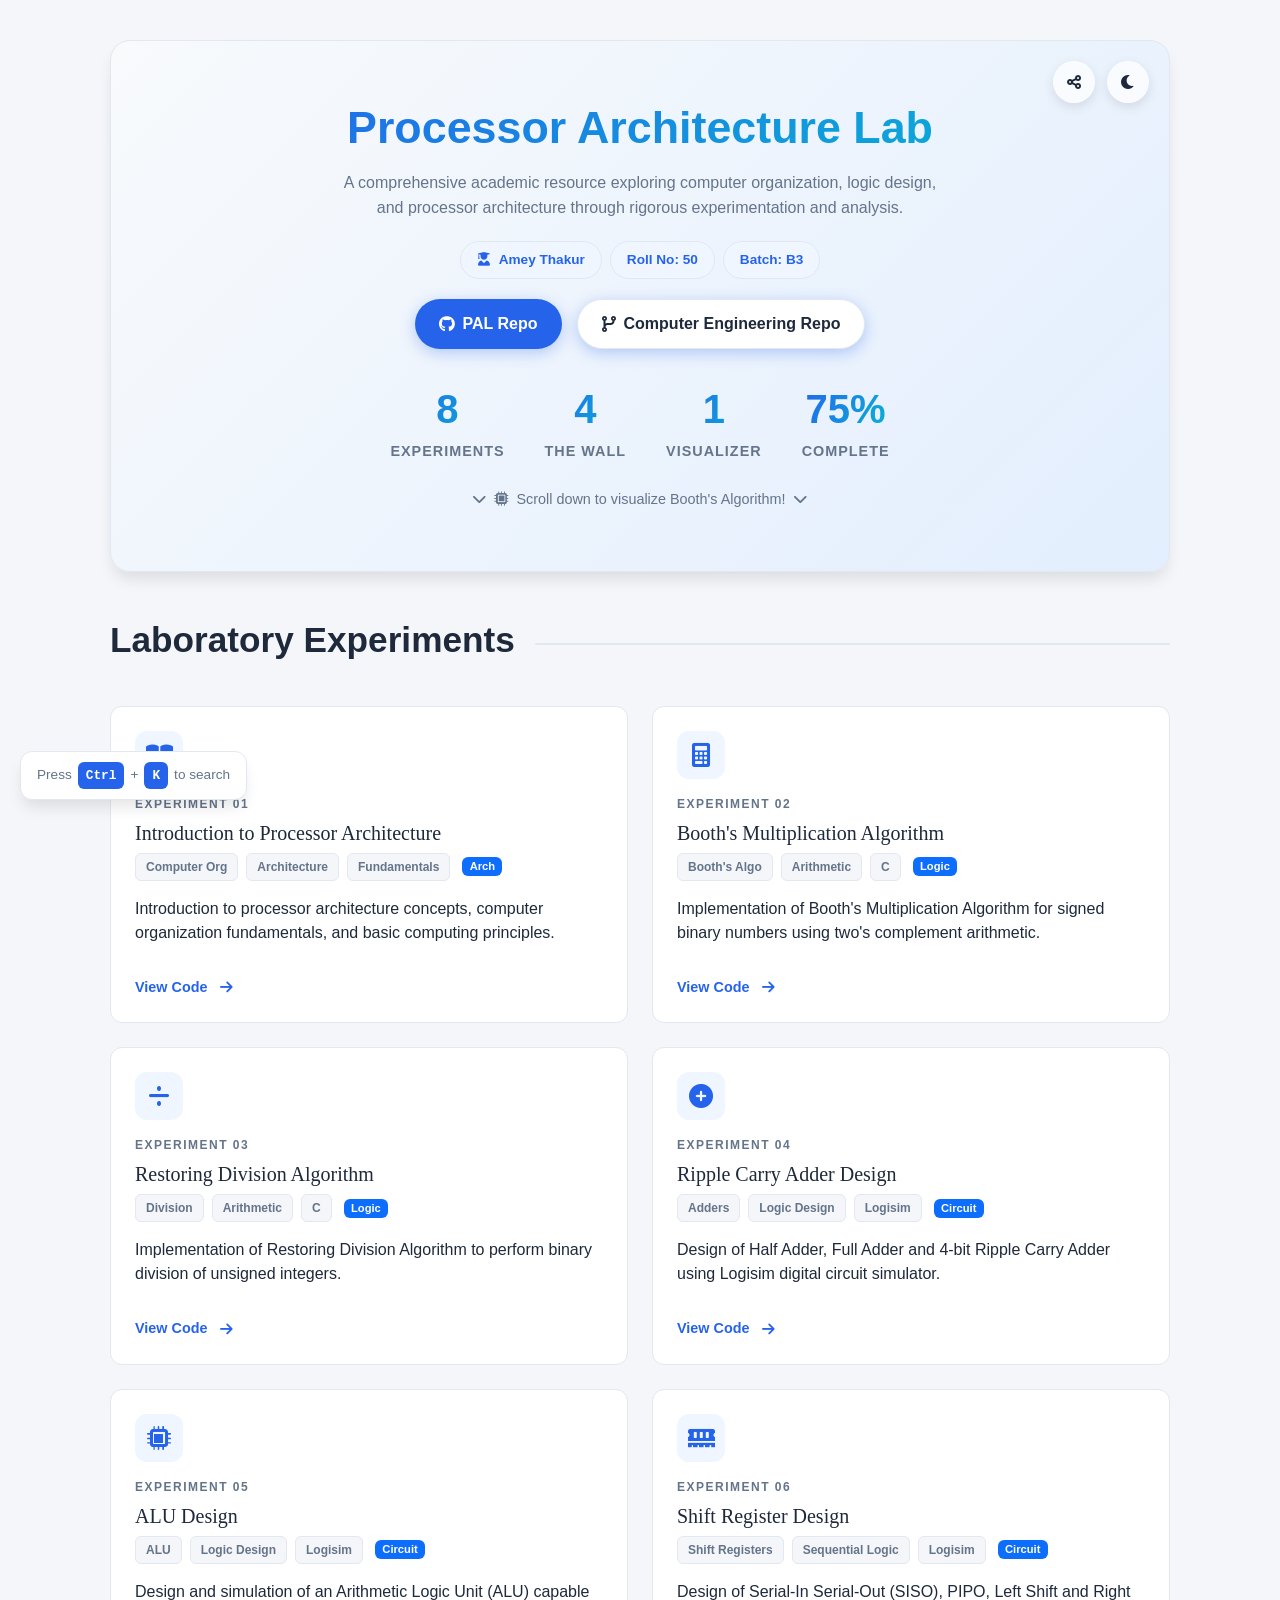
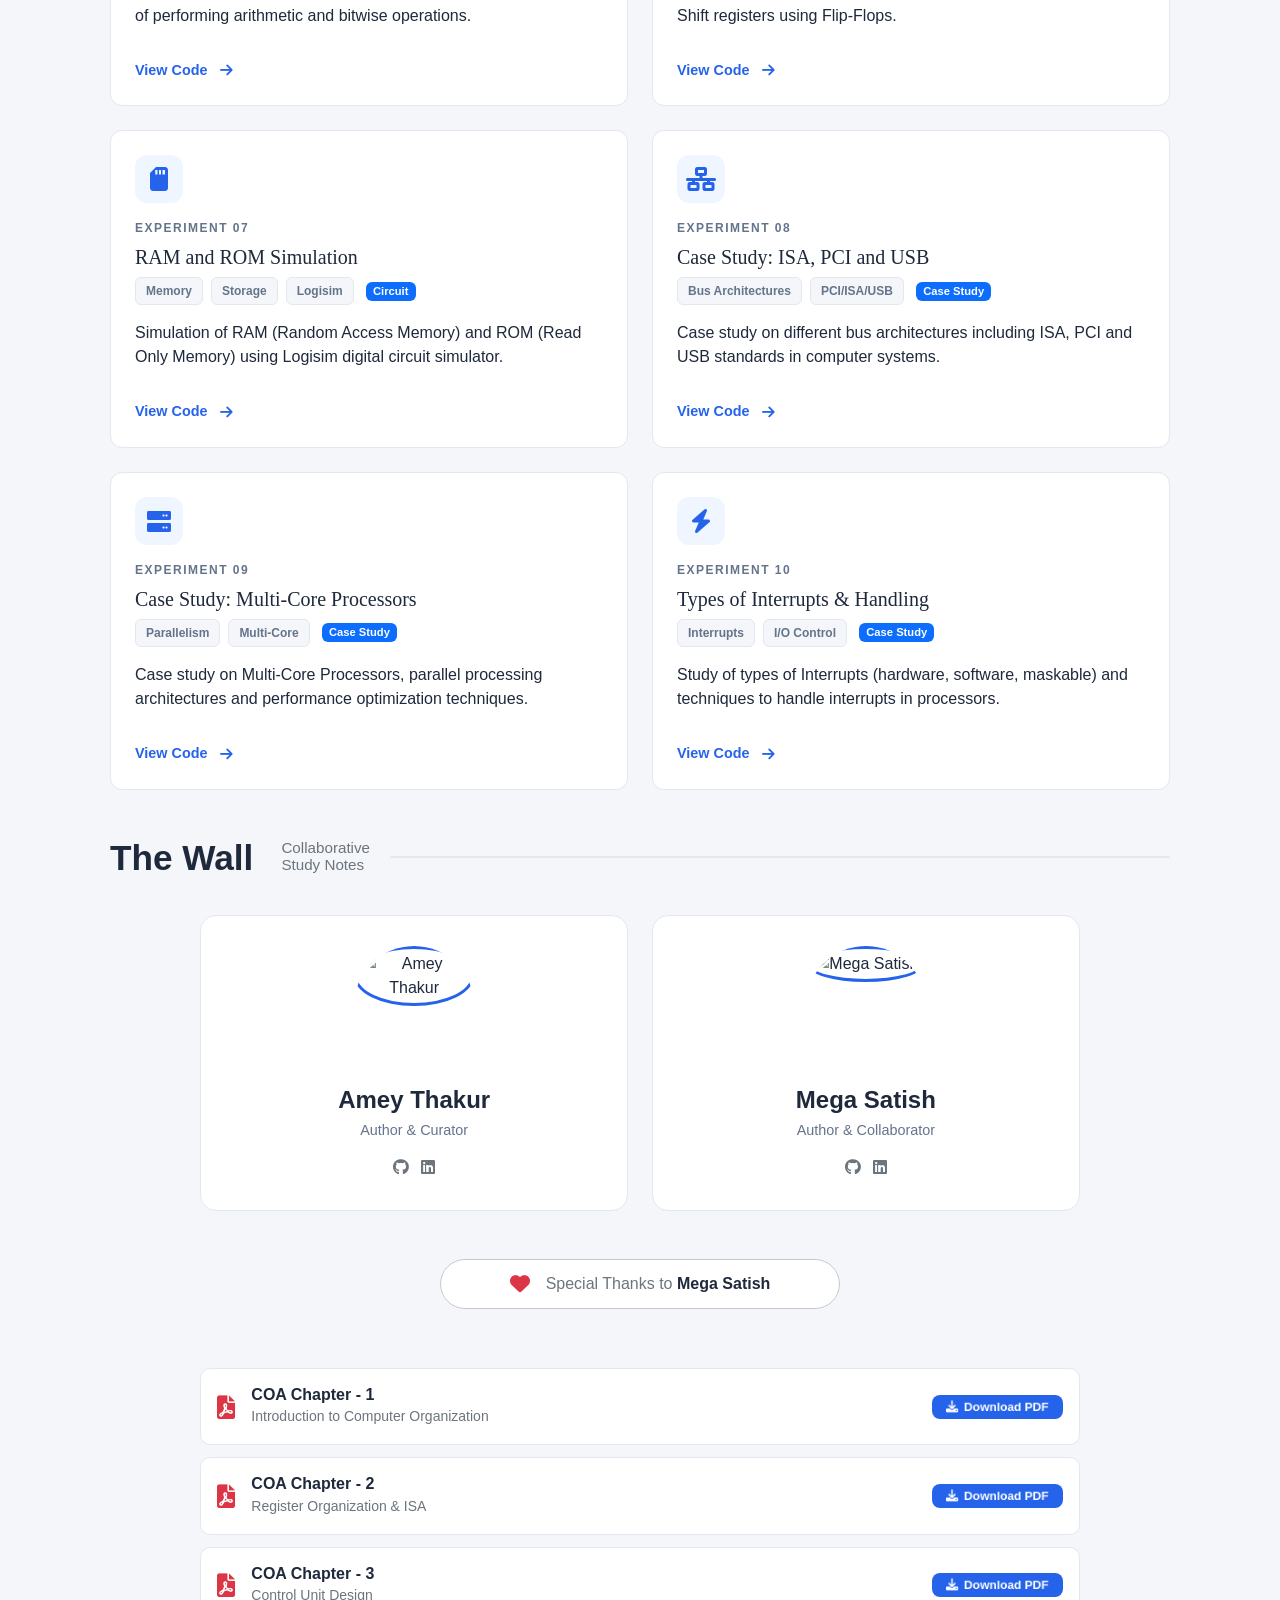
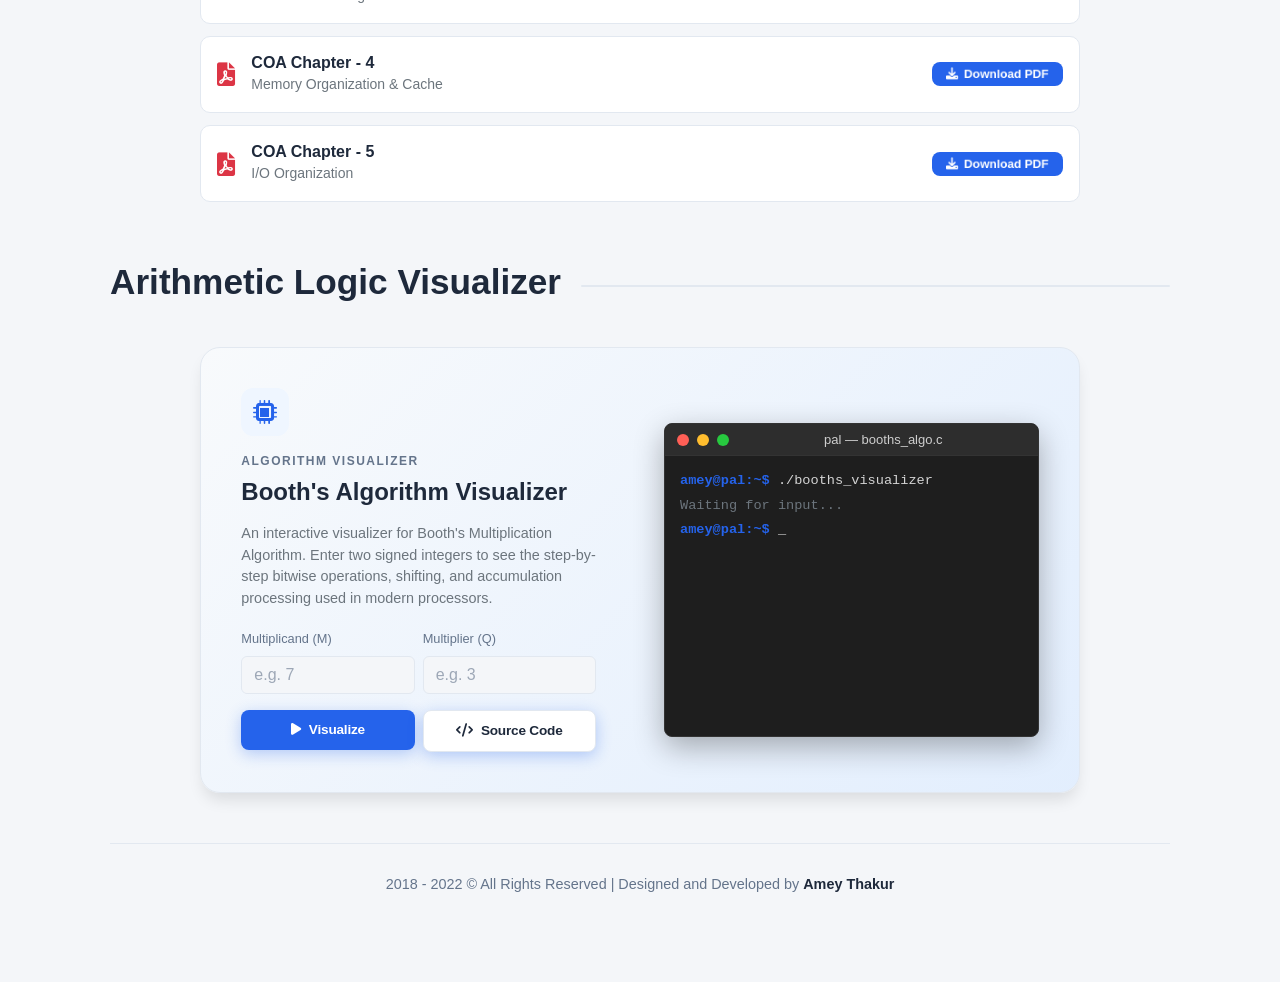
==== commit 1d526997: "COA" ====
--- a/PAL/index.html
+++ b/PAL/index.html
@@ -27,8 +27,7 @@
         content="https://amey-thakur.github.io/COMPUTER-ORGANIZATION-AND-ARCHITECTURE-AND-PROCESSOR-ARCHITECTURE-LAB/PAL/">
     <meta property="og:site_name" content="COA/PAL Lab Portfolio">
     <meta property="og:locale" content="en_US">
-    <meta property="og:image"
-        content="https://amey-thakur.github.io/COMPUTER-ORGANIZATION-AND-ARCHITECTURE-AND-PROCESSOR-ARCHITECTURE-LAB/PAL/assets/og-image.png">
+    <meta property="og:image" content="assets/og-image.png">
     <meta property="og:image:width" content="1200">
     <meta property="og:image:height" content="630">
 
@@ -39,8 +38,7 @@
         content="Scholarly portfolio for Computer Organization and Architecture (COA) and Processor Architecture Lab (PAL).">
     <meta name="twitter:url"
         content="https://amey-thakur.github.io/COMPUTER-ORGANIZATION-AND-ARCHITECTURE-AND-PROCESSOR-ARCHITECTURE-LAB/PAL/">
-    <meta name="twitter:image"
-        content="https://amey-thakur.github.io/COMPUTER-ORGANIZATION-AND-ARCHITECTURE-AND-PROCESSOR-ARCHITECTURE-LAB/PAL/assets/og-image.png">
+    <meta name="twitter:image" content="assets/og-image.png">
 
     <!-- Structured Data for SEO -->
     <script type="application/ld+json">
@@ -485,7 +483,8 @@
                 <div class="col-md-5 mb-4 reveal-right">
                     <div class="profile-card">
                         <div class="profile-img-wrapper">
-                            <img src="../THE%20WALL/Mega_Satish.png" alt="Mega Satish" class="profile-img">
+                            <img src="https://raw.githubusercontent.com/Amey-Thakur/COMPUTER-ORGANIZATION-AND-ARCHITECTURE-AND-PROCESSOR-ARCHITECTURE-LAB/main/THE%20WALL/Mega_Satish.png"
+                                alt="Mega Satish" class="profile-img">
                         </div>
                         <h4 class="profile-name">Mega Satish</h4>
                         <p class="profile-role">Author & Collaborator</p>
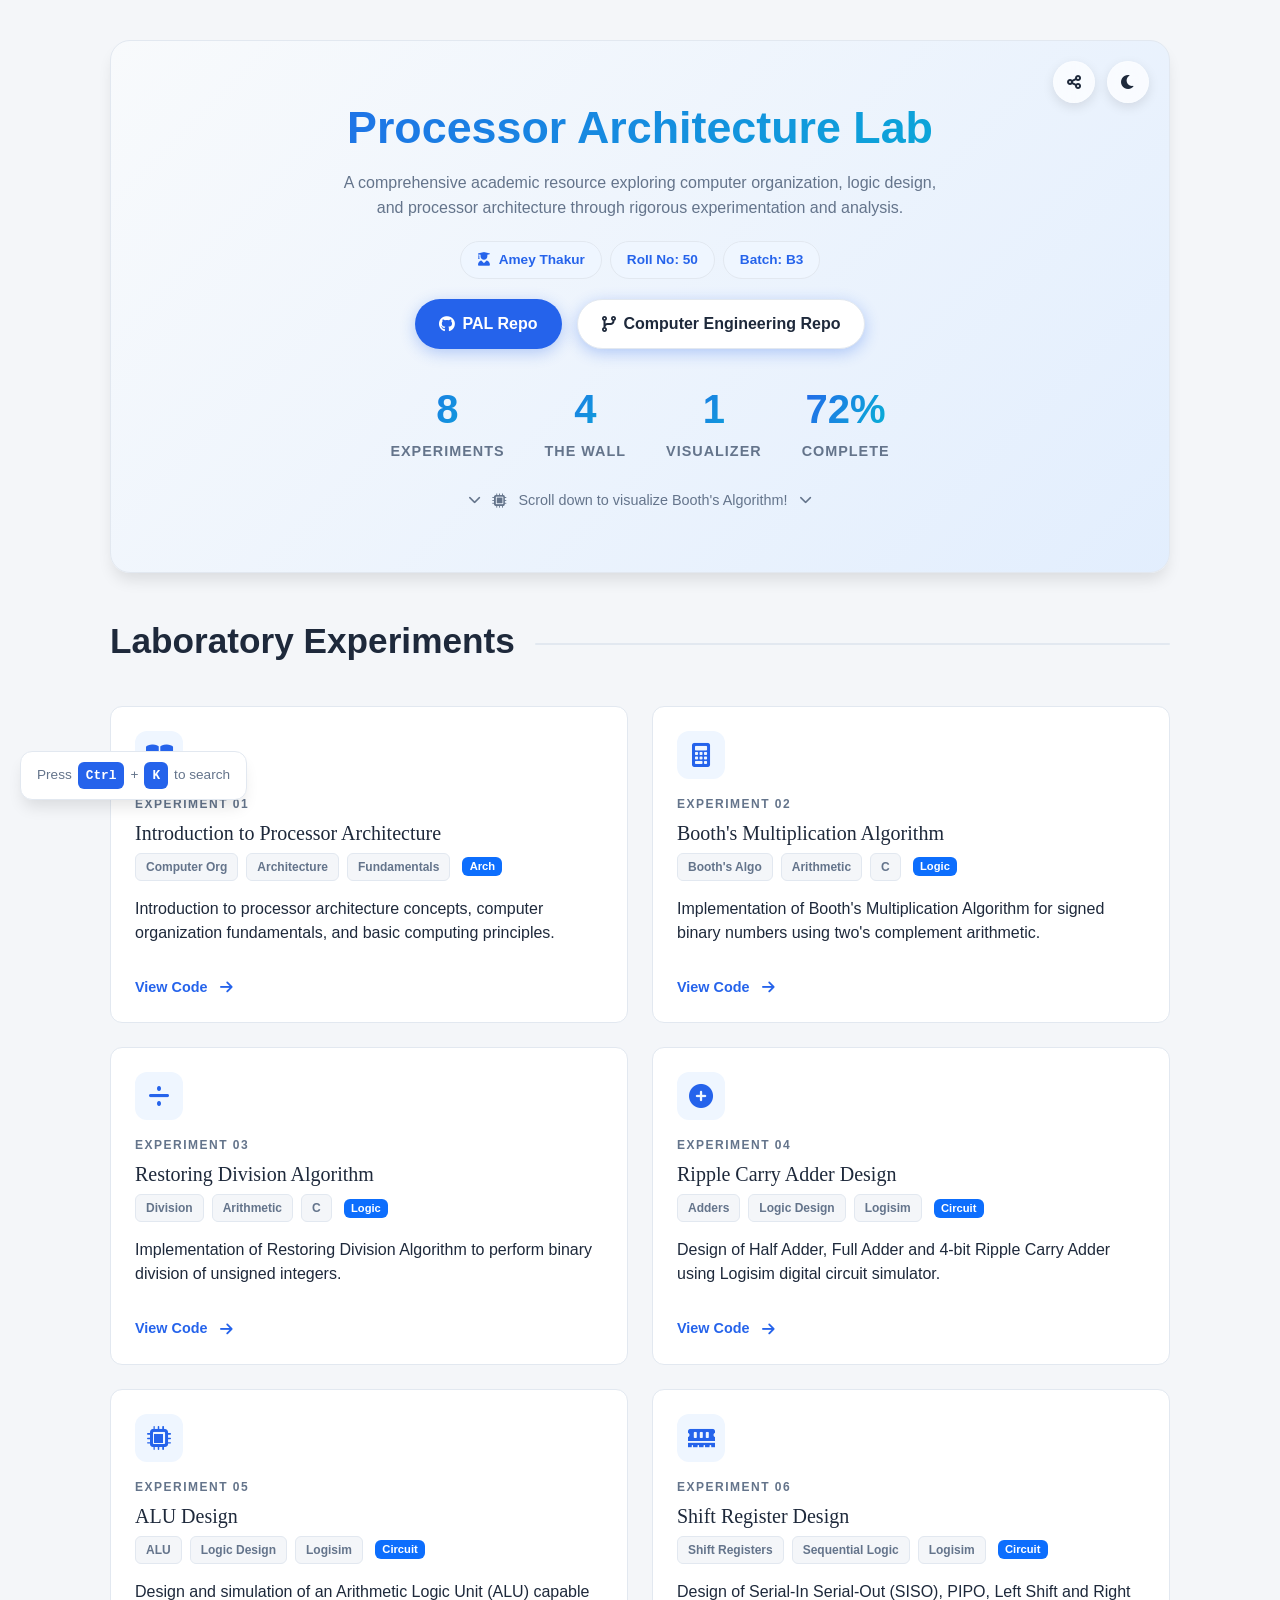
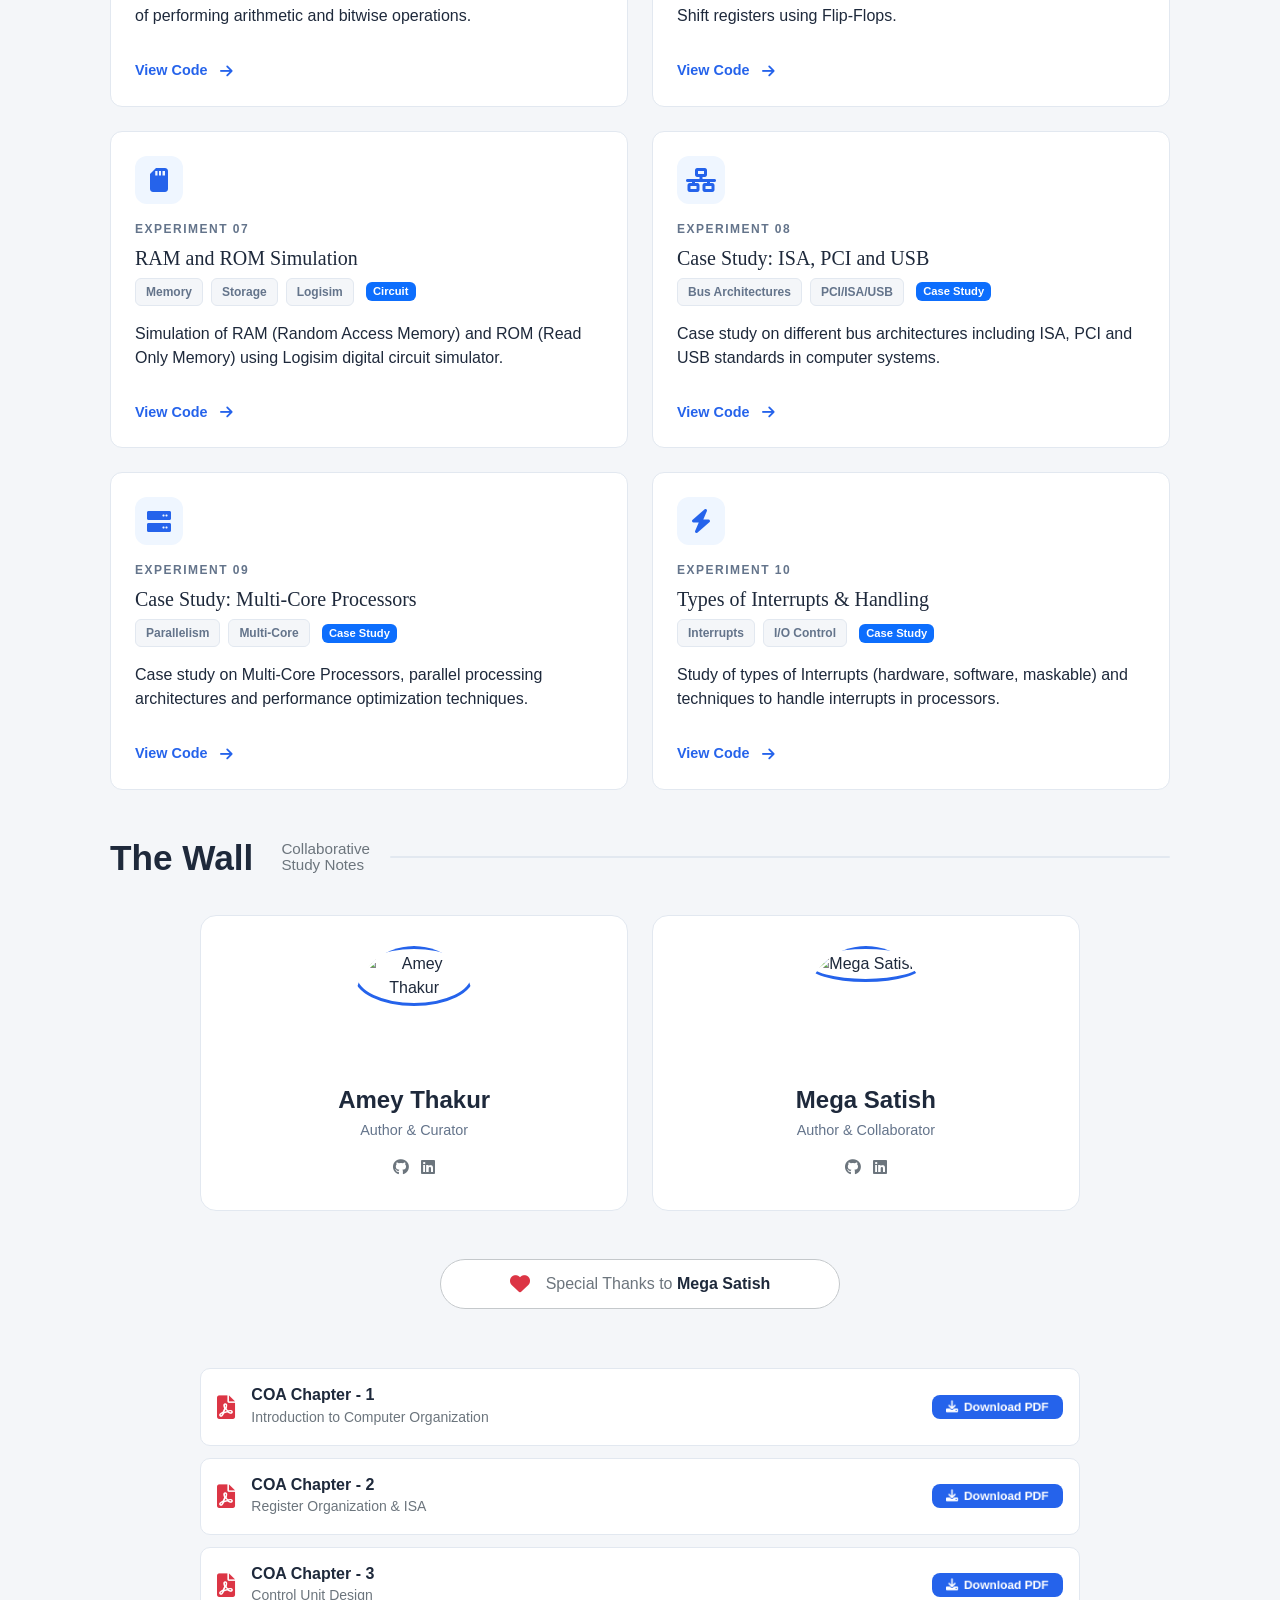
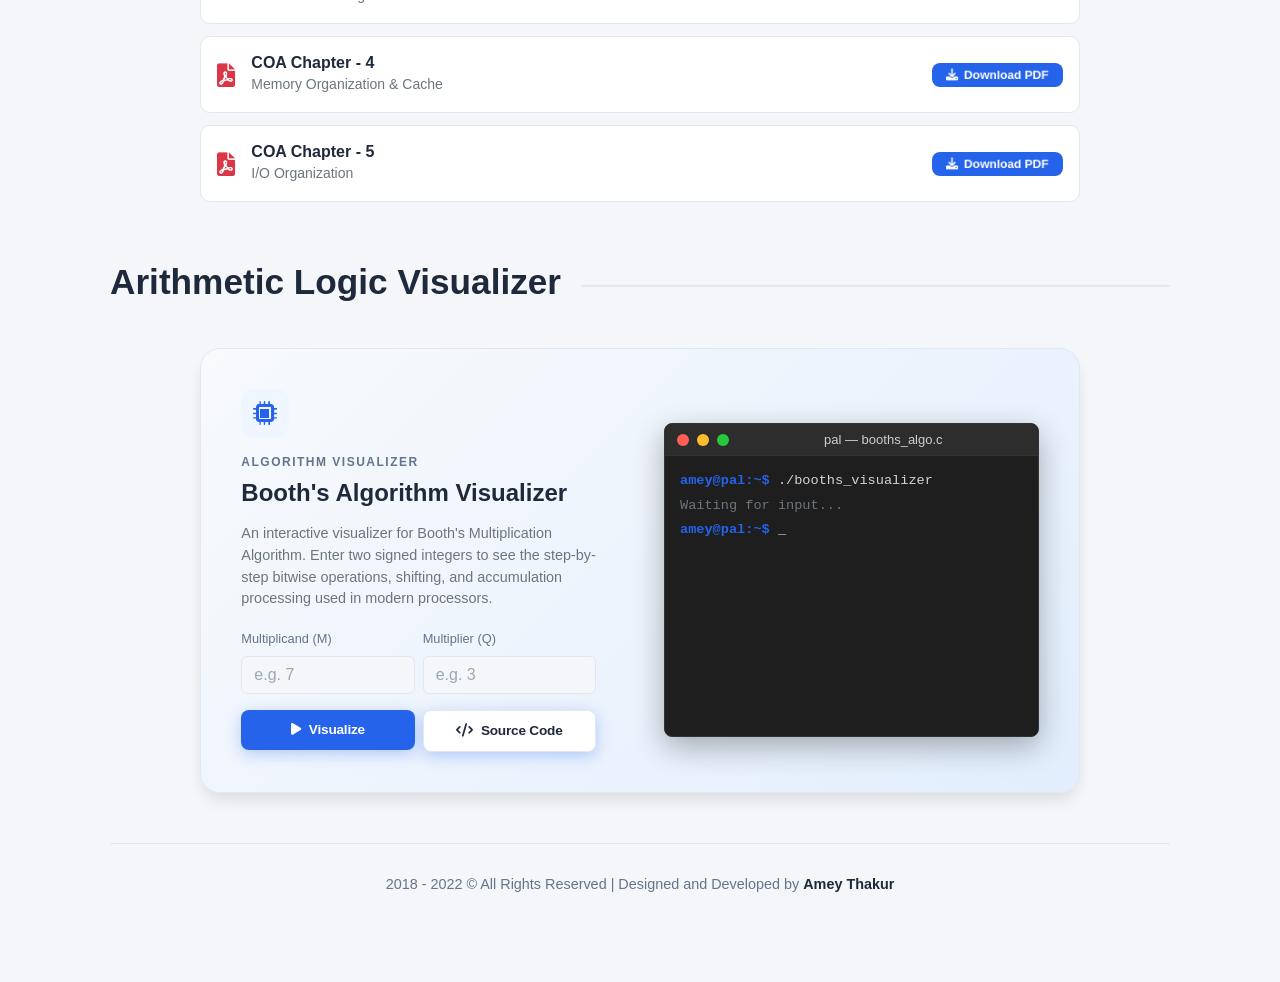
==== commit d2faf21d: "PAL" ====
--- a/PAL/index.html
+++ b/PAL/index.html
@@ -199,11 +199,10 @@
             </div>
 
             <div class="mt-4 text-center" style="animation: fadeInDown 1s ease 0.5s both;">
-                <a href="#logic-visualizer"
-                    style="color: var(--text-secondary); text-decoration: none; font-size: 0.9rem; display: inline-flex; align-items: center; gap: 8px; transition: color 0.3s;">
-                    <i class="fas fa-chevron-down" style="animation: bounce 2s infinite;"></i>
+                <a href="#logic-visualizer" class="scroll-link">
+                    <i class="fas fa-chevron-down"></i>
                     <i class="fas fa-microchip"></i> Scroll down to visualize Booth's Algorithm!
-                    <i class="fas fa-chevron-down" style="animation: bounce 2s infinite;"></i>
+                    <i class="fas fa-chevron-down"></i>
                 </a>
             </div>
         </header>
--- a/PAL/style.css
+++ b/PAL/style.css
@@ -1320,4 +1320,30 @@
 
 .footer a:hover {
     color: var(--accent-color) !important;
-}+}
+/* 
+ * =========================================
+ *   SCROLL HINT HOVER EFFECT
+ * =========================================
+ */
+.scroll-link {
+    color: var(--text-secondary) !important;
+    text-decoration: none;
+    font-size: 0.9rem;
+    font-weight: 500;
+    display: inline-flex;
+    align-items: center;
+    gap: 12px;
+    transition: all 0.3s ease;
+    white-space: nowrap;
+}
+
+.scroll-link:hover {
+    color: var(--accent-color) !important;
+    letter-spacing: 0.5px;
+}
+
+.scroll-link .fa-chevron-down {
+    font-size: 0.8rem;
+    animation: bounce 2s infinite;
+}
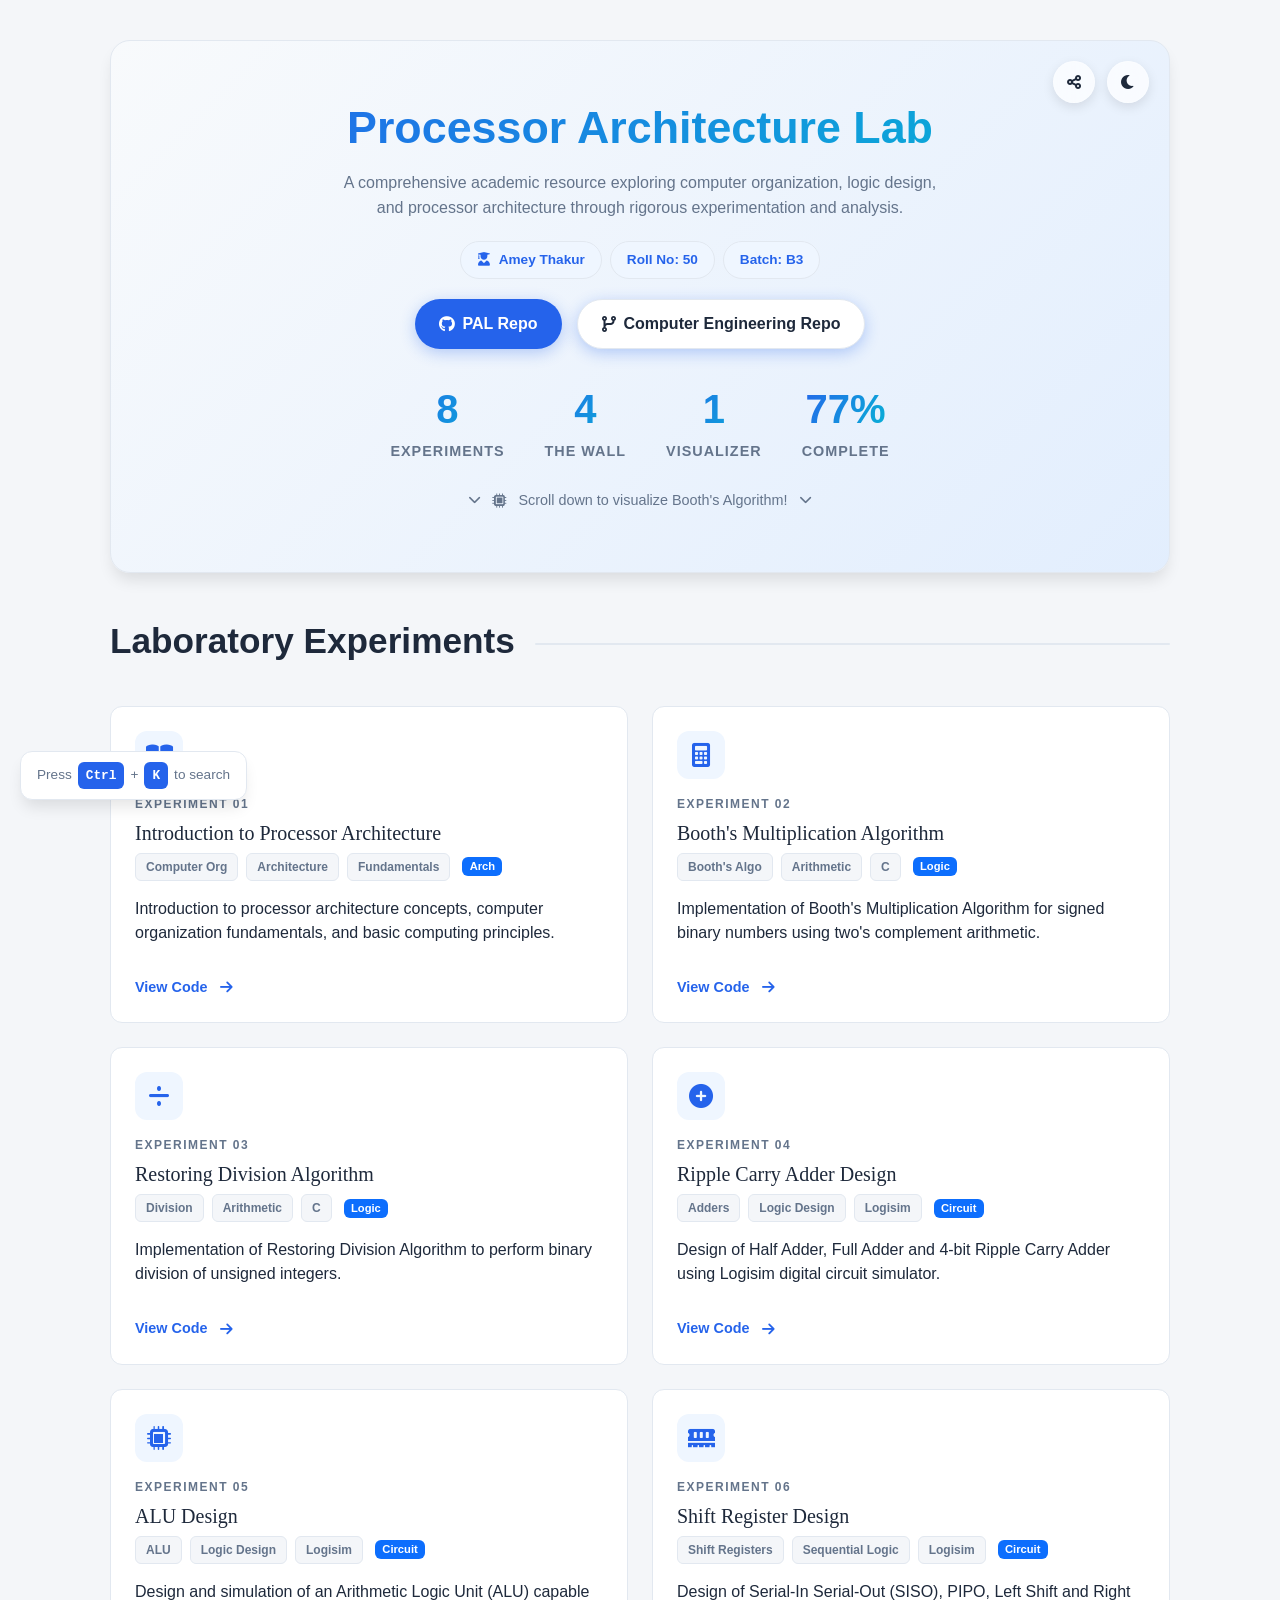
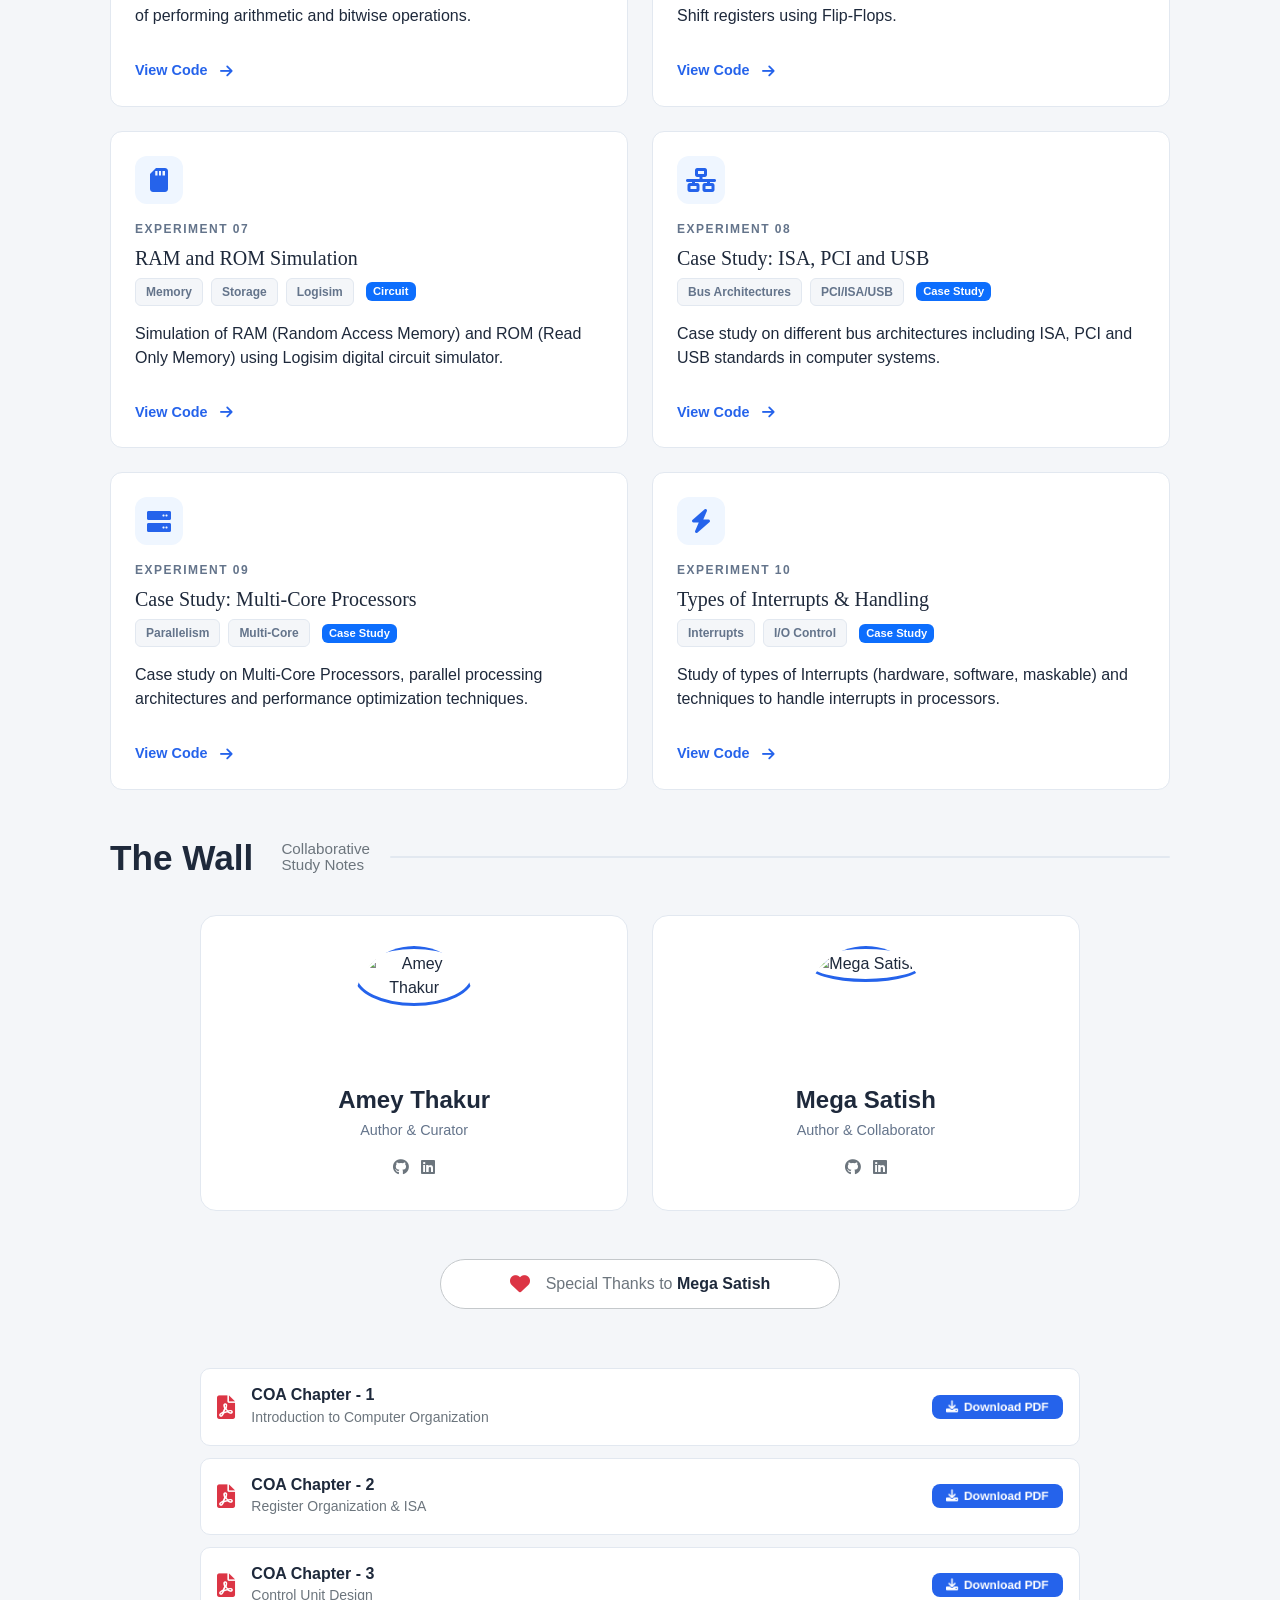
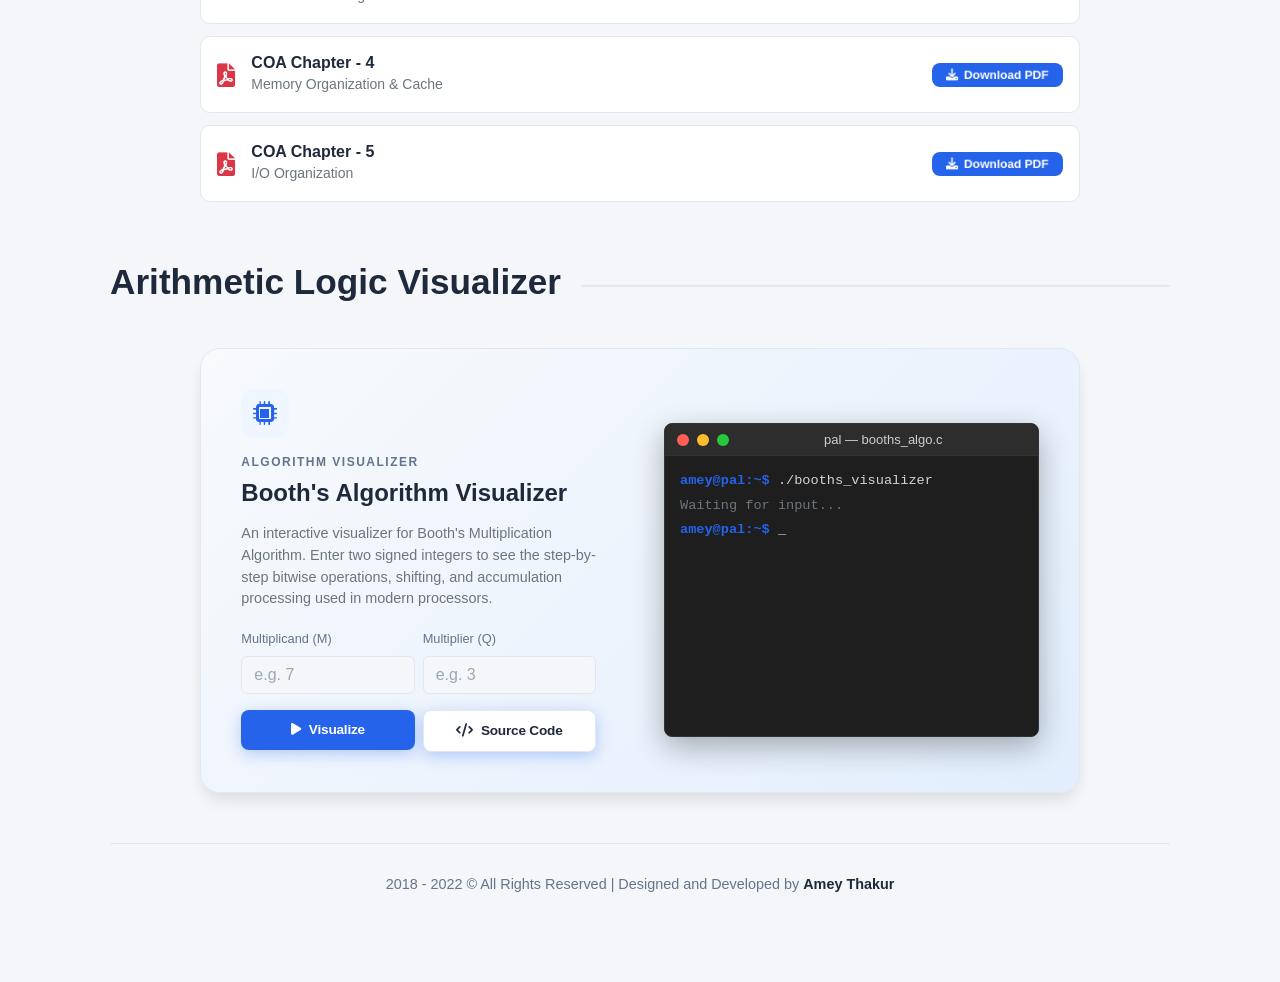
==== commit daf4cdbc: "COA" ====
--- a/PAL/index.html
+++ b/PAL/index.html
@@ -745,6 +745,11 @@
     <!-- Dependencies -->
     <script src="https://cdn.jsdelivr.net/npm/bootstrap@5.3.0/dist/js/bootstrap.bundle.min.js"></script>
 
+    <!-- Back to Top Button -->
+    <button type="button" class="btn" id="btn-back-to-top" aria-label="Back to Top">
+        <i class="fas fa-arrow-up" aria-hidden="true"></i>
+    </button>
+
     <!-- Custom Scripts -->
     <script src="script.js"></script>
 
--- a/PAL/style.css
+++ b/PAL/style.css
@@ -1347,3 +1347,32 @@
     font-size: 0.8rem;
     animation: bounce 2s infinite;
 }
+
+/* =========================================
+   BACK TO TOP BUTTON
+   ========================================= */
+#btn-back-to-top {
+    position: fixed;
+    bottom: 25px;
+    right: 25px;
+    display: none;
+    z-index: 1000;
+    border-radius: 50%;
+    width: 45px;
+    height: 45px;
+    background: var(--accent-color);
+    color: white;
+    border: none;
+    box-shadow: var(--shadow-md);
+    transition: all 0.3s;
+    align-items: center;
+    justify-content: center;
+    font-size: 1.2rem;
+}
+
+#btn-back-to-top:hover {
+    transform: translateY(-5px);
+    background: var(--accent-color);
+    filter: brightness(1.1);
+    box-shadow: 0 10px 20px rgba(0, 0, 0, 0.2);
+}
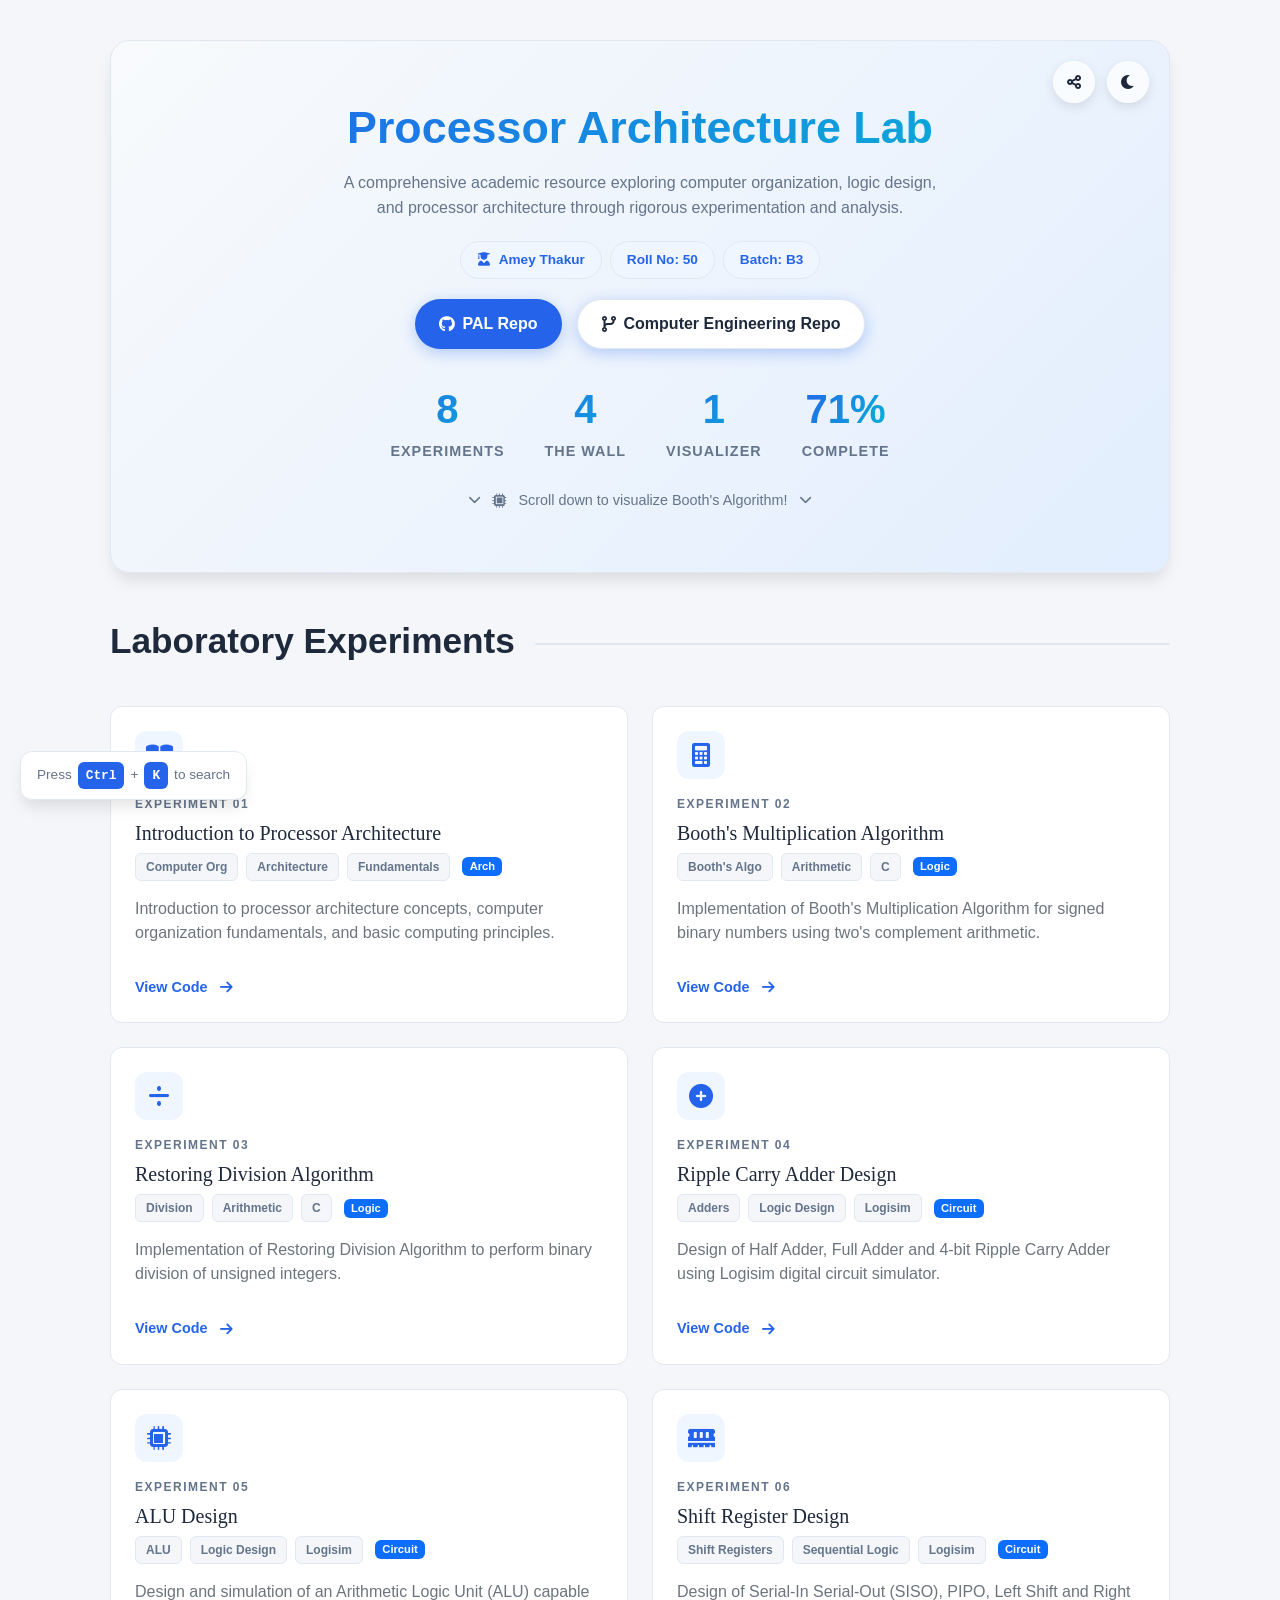
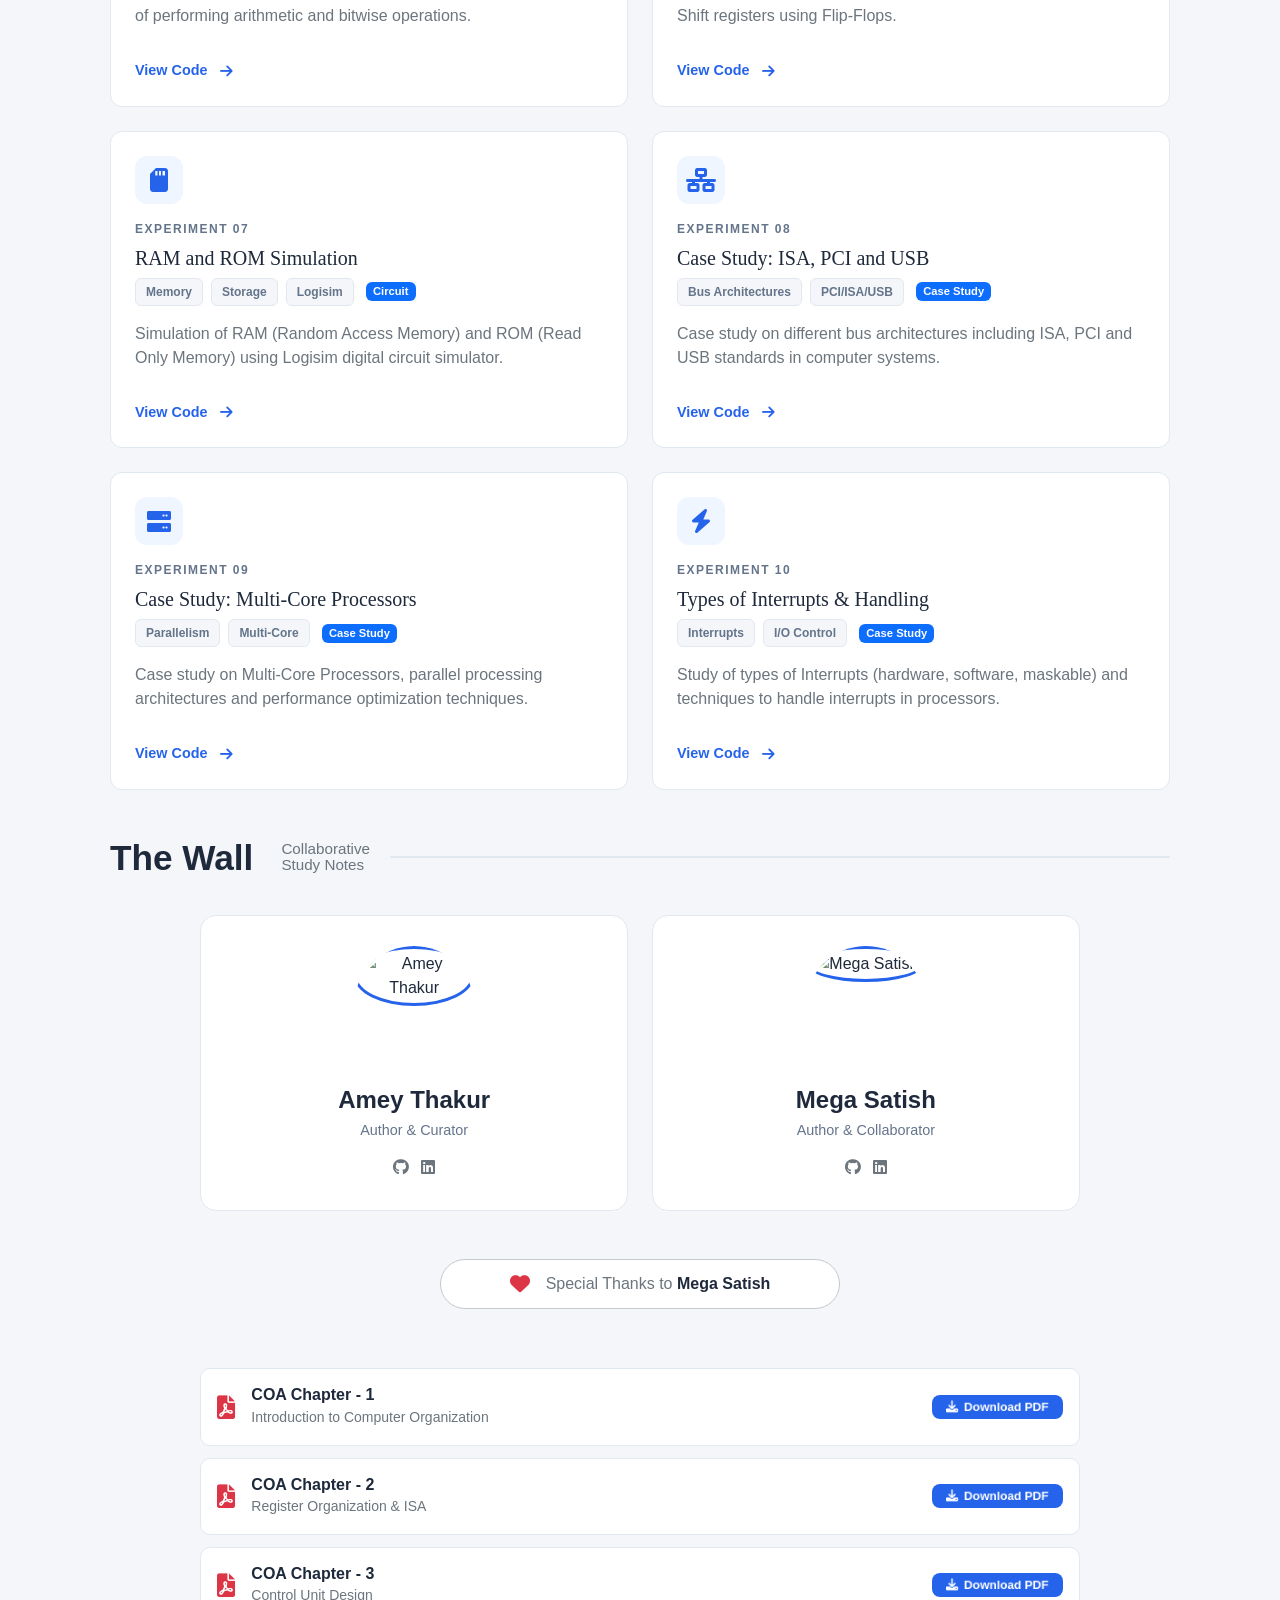
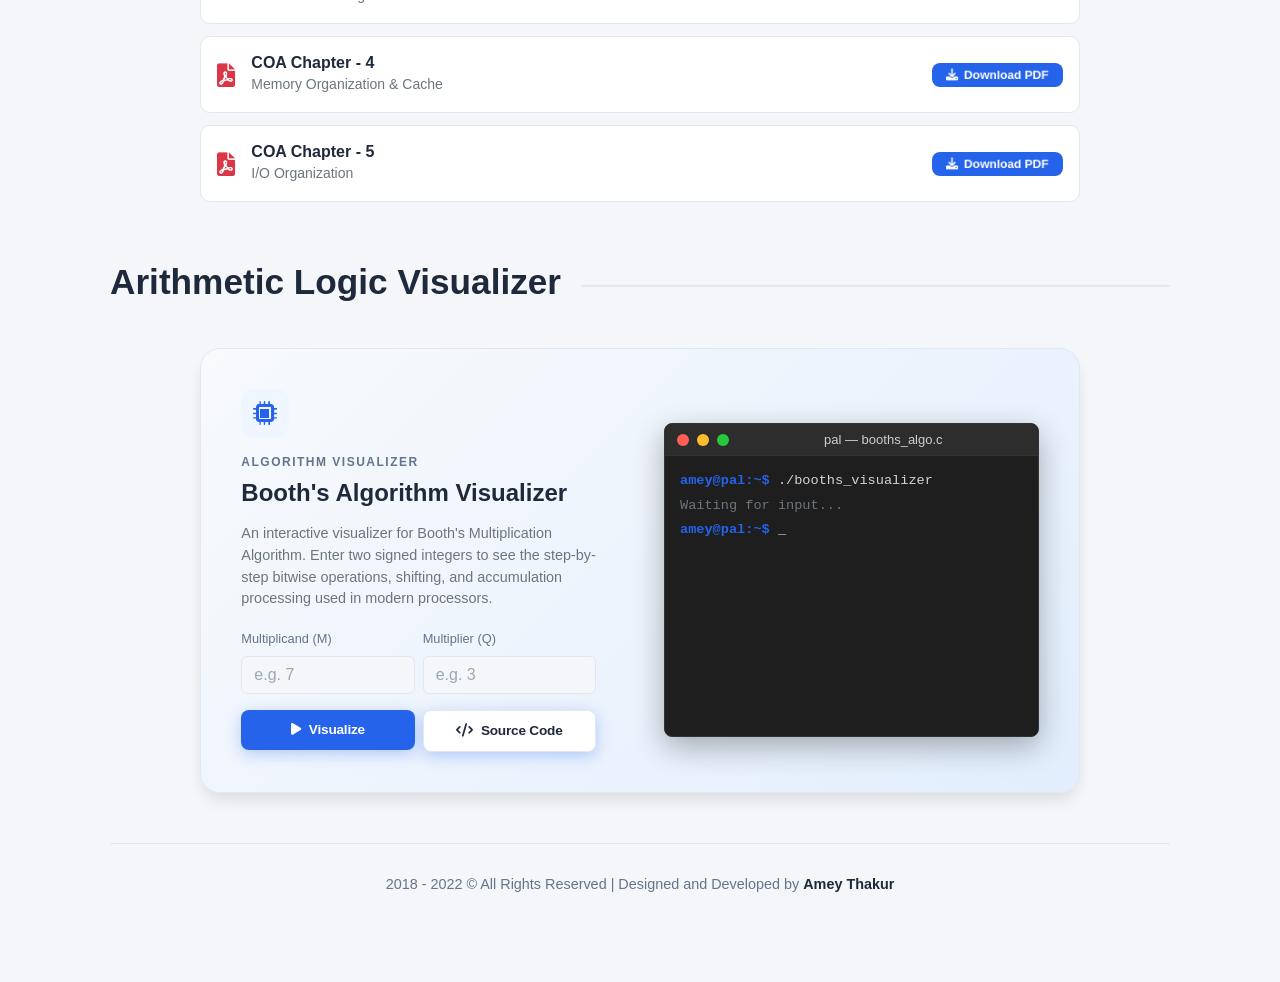
==== commit ef7be015: "COA" ====
--- a/PAL/index.html
+++ b/PAL/index.html
@@ -229,7 +229,8 @@
                             <span class="badge bg-primary ms-1" style="font-size: 0.7rem;"
                                 data-tooltip="CPU architecture and system organization.">Arch</span>
                         </div>
-                        <p class="flex-grow-1">Introduction to processor architecture concepts, computer organization
+                        <p class="flex-grow-1 text-secondary">Introduction to processor architecture concepts, computer
+                            organization
                             fundamentals, and basic computing principles.</p>
                         <a href="https://github.com/Amey-Thakur/COMPUTER-ORGANIZATION-AND-ARCHITECTURE-AND-PROCESSOR-ARCHITECTURE-LAB/tree/main/Processor%20Architecture%20Lab/Experiment-1"
                             class="launch-link mt-3" target="_blank" rel="noopener noreferrer">
@@ -253,7 +254,8 @@
                             <span class="badge bg-primary ms-1" style="font-size: 0.7rem;"
                                 data-tooltip="Signed binary multiplication via two's complement.">Logic</span>
                         </div>
-                        <p class="flex-grow-1">Implementation of Booth's Multiplication Algorithm for signed binary
+                        <p class="flex-grow-1 text-secondary">Implementation of Booth's Multiplication Algorithm for
+                            signed binary
                             numbers using two's complement arithmetic.</p>
                         <a href="https://github.com/Amey-Thakur/COMPUTER-ORGANIZATION-AND-ARCHITECTURE-AND-PROCESSOR-ARCHITECTURE-LAB/tree/main/Processor%20Architecture%20Lab/Experiment-2"
                             class="launch-link mt-3" target="_blank" rel="noopener noreferrer">
@@ -277,7 +279,8 @@
                             <span class="badge bg-primary ms-1" style="font-size: 0.7rem;"
                                 data-tooltip="High-efficiency binary division algorithm.">Logic</span>
                         </div>
-                        <p class="flex-grow-1">Implementation of Restoring Division Algorithm to perform binary division
+                        <p class="flex-grow-1 text-secondary">Implementation of Restoring Division Algorithm to perform
+                            binary division
                             of unsigned integers.</p>
                         <a href="https://github.com/Amey-Thakur/COMPUTER-ORGANIZATION-AND-ARCHITECTURE-AND-PROCESSOR-ARCHITECTURE-LAB/tree/main/Processor%20Architecture%20Lab/Experiment-3"
                             class="launch-link mt-3" target="_blank" rel="noopener noreferrer">
@@ -301,7 +304,8 @@
                             <span class="badge bg-primary ms-1" style="font-size: 0.7rem;"
                                 data-tooltip="Gate-level 4-bit ripple carry adder logic.">Circuit</span>
                         </div>
-                        <p class="flex-grow-1">Design of Half Adder, Full Adder and 4-bit Ripple Carry Adder using
+                        <p class="flex-grow-1 text-secondary">Design of Half Adder, Full Adder and 4-bit Ripple Carry
+                            Adder using
                             Logisim digital circuit simulator.</p>
                         <a href="https://github.com/Amey-Thakur/COMPUTER-ORGANIZATION-AND-ARCHITECTURE-AND-PROCESSOR-ARCHITECTURE-LAB/tree/main/Processor%20Architecture%20Lab/Experiment-4"
                             class="launch-link mt-3" target="_blank" rel="noopener noreferrer">
@@ -325,7 +329,8 @@
                             <span class="badge bg-primary ms-1" style="font-size: 0.7rem;"
                                 data-tooltip="Arithmetic and bitwise operation control unit.">Circuit</span>
                         </div>
-                        <p class="flex-grow-1">Design and simulation of an Arithmetic Logic Unit (ALU) capable of
+                        <p class="flex-grow-1 text-secondary">Design and simulation of an Arithmetic Logic Unit (ALU)
+                            capable of
                             performing arithmetic and bitwise operations.</p>
                         <a href="https://github.com/Amey-Thakur/COMPUTER-ORGANIZATION-AND-ARCHITECTURE-AND-PROCESSOR-ARCHITECTURE-LAB/tree/main/Processor%20Architecture%20Lab/Experiment-5"
                             class="launch-link mt-3" target="_blank" rel="noopener noreferrer">
@@ -349,7 +354,8 @@
                             <span class="badge bg-primary ms-1" style="font-size: 0.7rem;"
                                 data-tooltip="SISO, PIPO, and bidirectional shift registers.">Circuit</span>
                         </div>
-                        <p class="flex-grow-1">Design of Serial-In Serial-Out (SISO), PIPO, Left Shift and Right Shift
+                        <p class="flex-grow-1 text-secondary">Design of Serial-In Serial-Out (SISO), PIPO, Left Shift
+                            and Right Shift
                             registers using Flip-Flops.</p>
                         <a href="https://github.com/Amey-Thakur/COMPUTER-ORGANIZATION-AND-ARCHITECTURE-AND-PROCESSOR-ARCHITECTURE-LAB/tree/main/Processor%20Architecture%20Lab/Experiment-6"
                             class="launch-link mt-3" target="_blank" rel="noopener noreferrer">
@@ -373,7 +379,8 @@
                             <span class="badge bg-primary ms-1" style="font-size: 0.7rem;"
                                 data-tooltip="Simulation of RAM and ROM memory units.">Circuit</span>
                         </div>
-                        <p class="flex-grow-1">Simulation of RAM (Random Access Memory) and ROM (Read Only Memory) using
+                        <p class="flex-grow-1 text-secondary">Simulation of RAM (Random Access Memory) and ROM (Read
+                            Only Memory) using
                             Logisim digital circuit simulator.</p>
                         <a href="https://github.com/Amey-Thakur/COMPUTER-ORGANIZATION-AND-ARCHITECTURE-AND-PROCESSOR-ARCHITECTURE-LAB/tree/main/Processor%20Architecture%20Lab/Experiment-7"
                             class="launch-link mt-3" target="_blank" rel="noopener noreferrer">
@@ -396,7 +403,8 @@
                             <span class="badge bg-primary ms-1" style="font-size: 0.7rem;"
                                 data-tooltip="Study of ISA, PCI, and modern USB standards.">Case Study</span>
                         </div>
-                        <p class="flex-grow-1">Case study on different bus architectures including ISA, PCI and USB
+                        <p class="flex-grow-1 text-secondary">Case study on different bus architectures including ISA,
+                            PCI and USB
                             standards in computer systems.</p>
                         <a href="https://github.com/Amey-Thakur/COMPUTER-ORGANIZATION-AND-ARCHITECTURE-AND-PROCESSOR-ARCHITECTURE-LAB/tree/main/Processor%20Architecture%20Lab/Experiment-8"
                             class="launch-link mt-3" target="_blank" rel="noopener noreferrer">
@@ -419,7 +427,8 @@
                             <span class="badge bg-primary ms-1" style="font-size: 0.7rem;"
                                 data-tooltip="Multi-core and parallel processing study.">Case Study</span>
                         </div>
-                        <p class="flex-grow-1">Case study on Multi-Core Processors, parallel processing architectures
+                        <p class="flex-grow-1 text-secondary">Case study on Multi-Core Processors, parallel processing
+                            architectures
                             and performance optimization techniques.</p>
                         <a href="https://github.com/Amey-Thakur/COMPUTER-ORGANIZATION-AND-ARCHITECTURE-AND-PROCESSOR-ARCHITECTURE-LAB/tree/main/Processor%20Architecture%20Lab/Experiment-9"
                             class="launch-link mt-3" target="_blank" rel="noopener noreferrer">
@@ -442,7 +451,8 @@
                             <span class="badge bg-primary ms-1" style="font-size: 0.7rem;"
                                 data-tooltip="Hardware and software interrupt handling logic.">Case Study</span>
                         </div>
-                        <p class="flex-grow-1">Study of types of Interrupts (hardware, software, maskable) and
+                        <p class="flex-grow-1 text-secondary">Study of types of Interrupts (hardware, software,
+                            maskable) and
                             techniques to handle interrupts in processors.</p>
                         <a href="https://github.com/Amey-Thakur/COMPUTER-ORGANIZATION-AND-ARCHITECTURE-AND-PROCESSOR-ARCHITECTURE-LAB/tree/main/Processor%20Architecture%20Lab/Experiment-10"
                             class="launch-link mt-3" target="_blank" rel="noopener noreferrer">
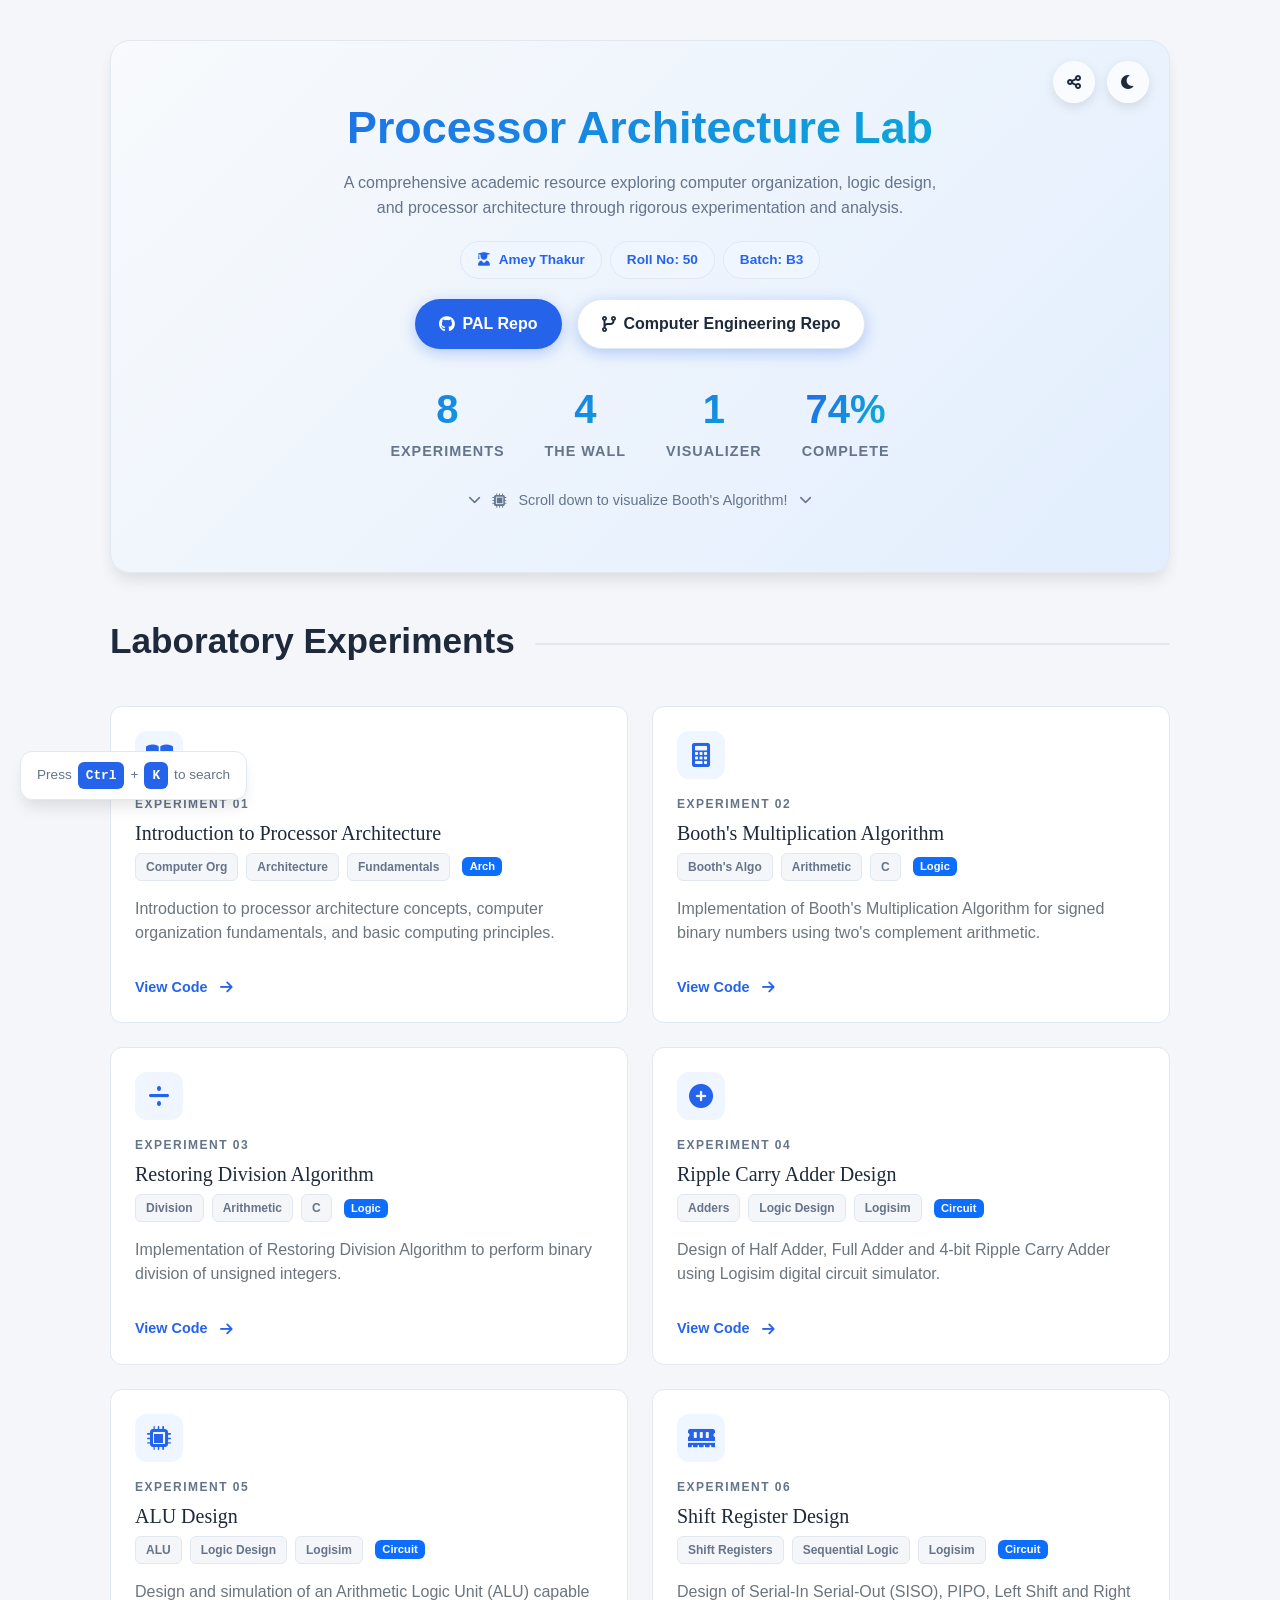
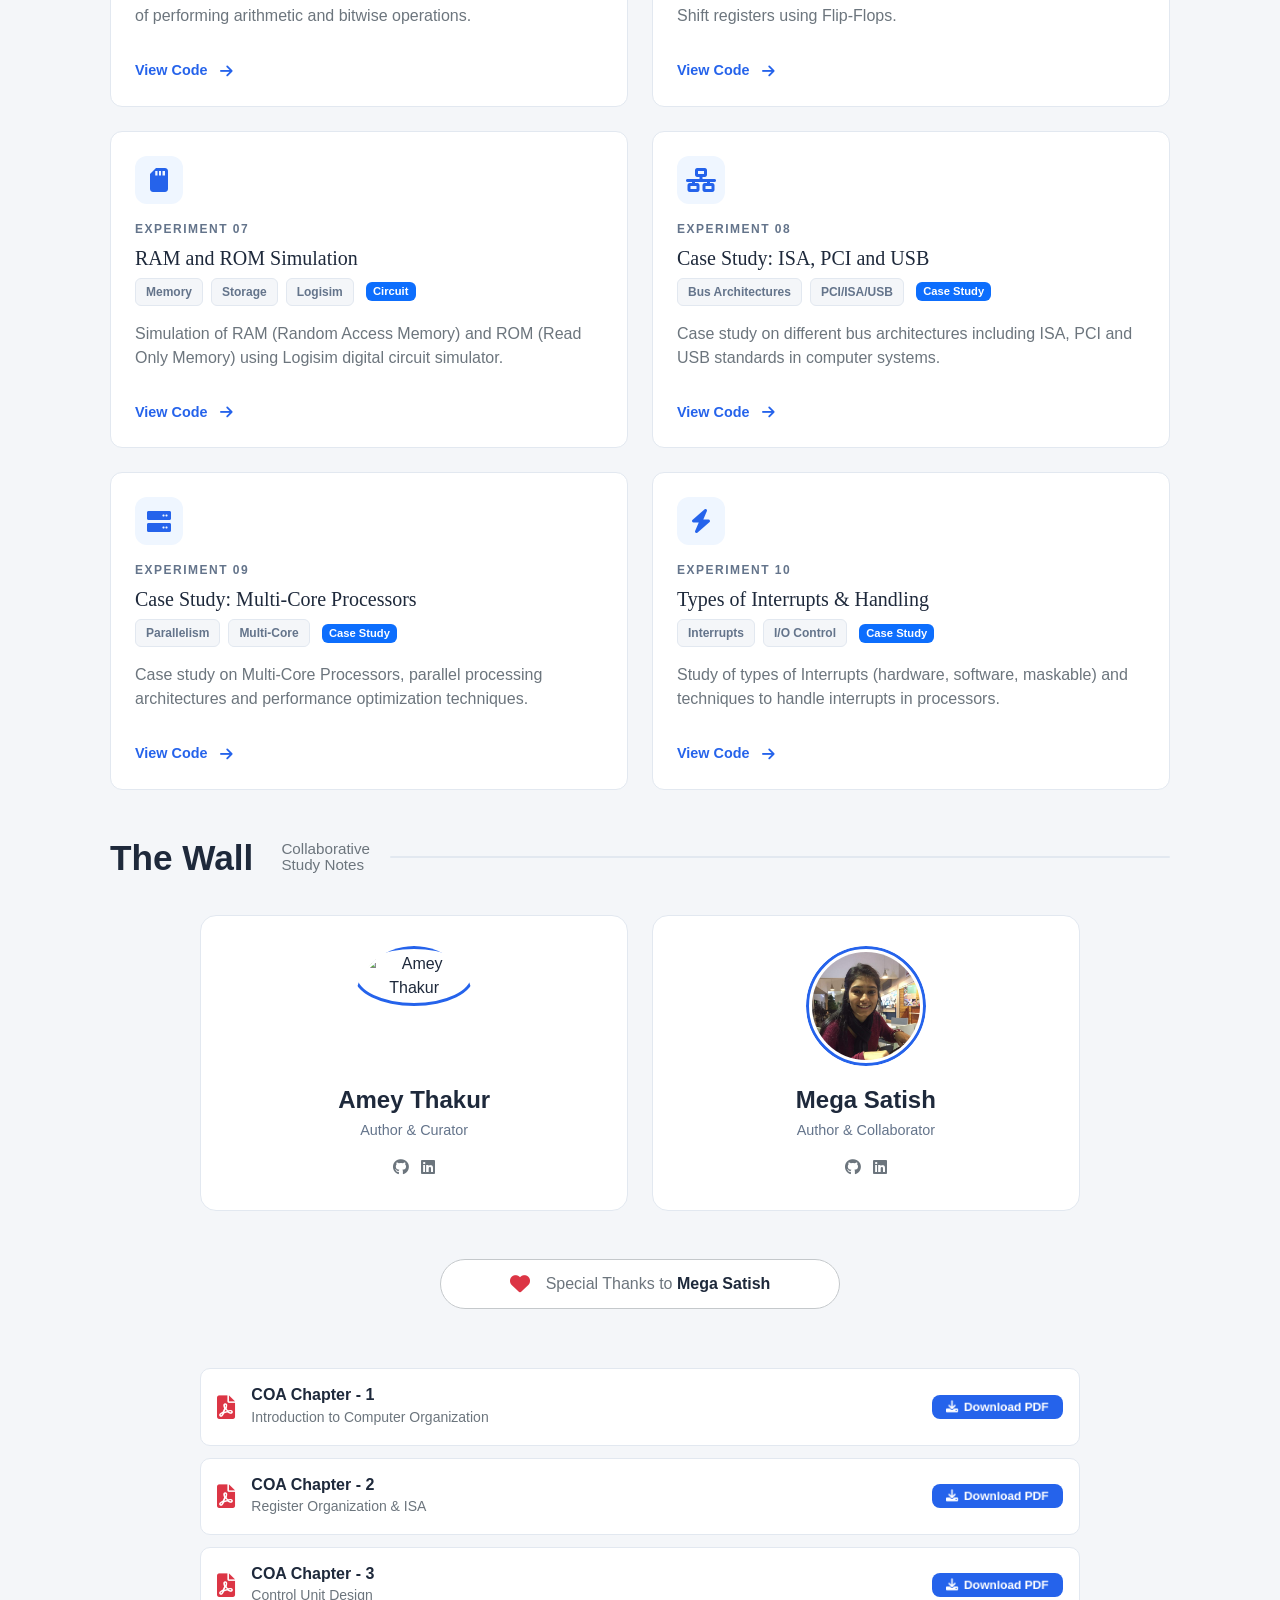
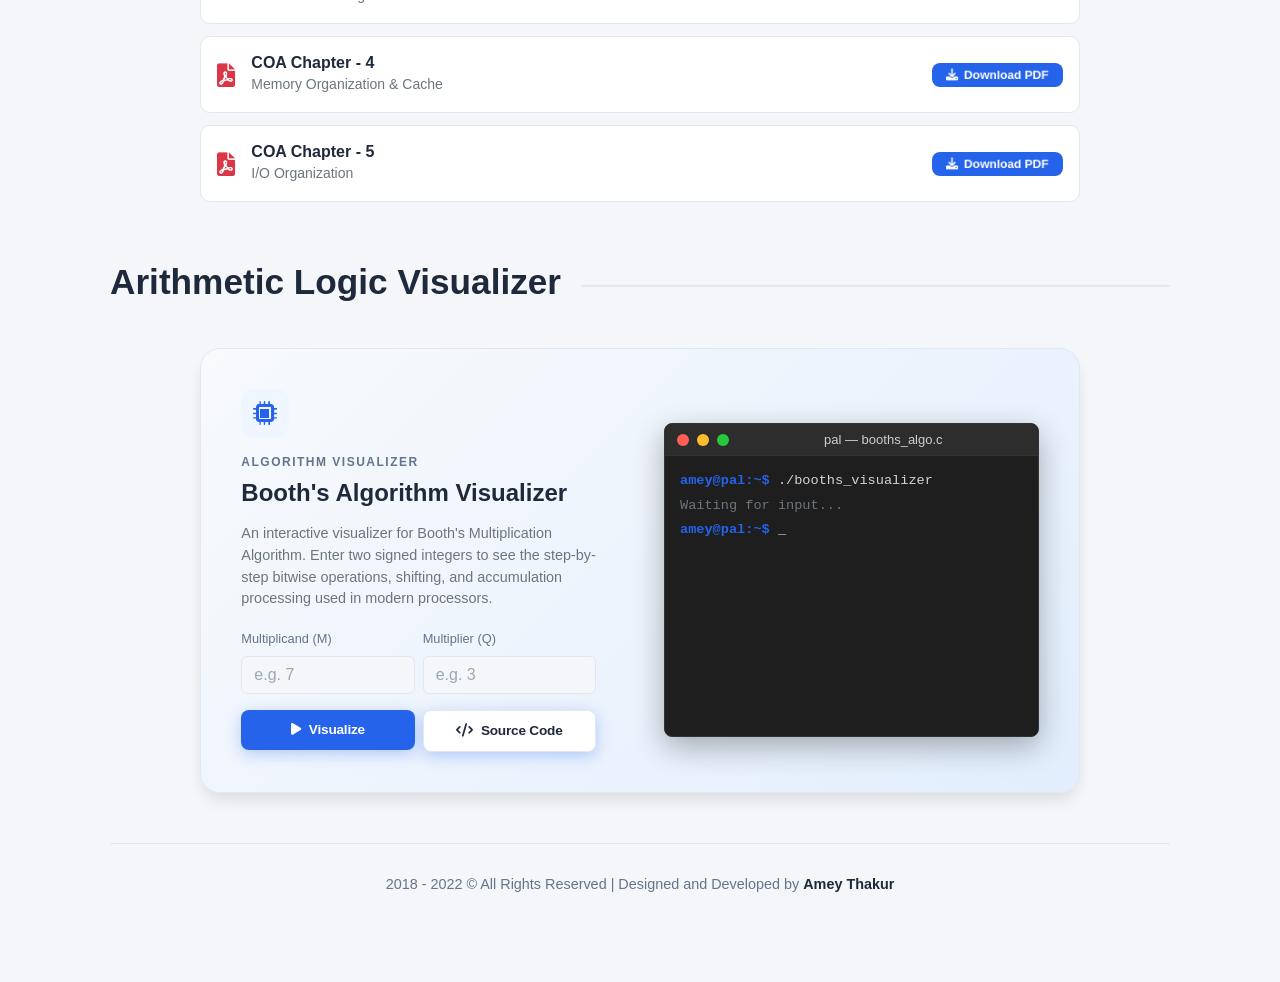
==== commit 381583b2: "COA Co-authored-by: Mega Satish <mega.modha@gmail.com>" ====
--- a/PAL/index.html
+++ b/PAL/index.html
@@ -492,7 +492,7 @@
                 <div class="col-md-5 mb-4 reveal-right">
                     <div class="profile-card">
                         <div class="profile-img-wrapper">
-                            <img src="https://raw.githubusercontent.com/Amey-Thakur/COMPUTER-ORGANIZATION-AND-ARCHITECTURE-AND-PROCESSOR-ARCHITECTURE-LAB/main/THE%20WALL/Mega_Satish.png"
+                            <img src="assets/Mega_Satish.png"
                                 alt="Mega Satish" class="profile-img">
                         </div>
                         <h4 class="profile-name">Mega Satish</h4>
@@ -532,7 +532,7 @@
                     <div class="resource-list">
                         <!-- Chapter 1 -->
                         <div class="reveal">
-                            <a href="../THE%20WALL/COA_Chapter-1.pdf" class="resource-item text-decoration-none"
+                            <a href="assets/COA_Chapter-1.pdf" class="resource-item text-decoration-none"
                                 target="_blank" rel="noopener noreferrer">
                                 <div class="d-flex align-items-center">
                                     <i class="fas fa-file-pdf text-danger fs-4 me-3"></i>
@@ -548,7 +548,7 @@
                         </div>
                         <!-- Chapter 2 -->
                         <div class="reveal">
-                            <a href="../THE%20WALL/COA_Chapter-2.pdf" class="resource-item text-decoration-none"
+                            <a href="assets/COA_Chapter-2.pdf" class="resource-item text-decoration-none"
                                 target="_blank" rel="noopener noreferrer">
                                 <div class="d-flex align-items-center">
                                     <i class="fas fa-file-pdf text-danger fs-4 me-3"></i>
@@ -564,7 +564,7 @@
                         </div>
                         <!-- Chapter 3 -->
                         <div class="reveal">
-                            <a href="../THE%20WALL/COA_Chapter-3.pdf" class="resource-item text-decoration-none"
+                            <a href="assets/COA_Chapter-3.pdf" class="resource-item text-decoration-none"
                                 target="_blank" rel="noopener noreferrer">
                                 <div class="d-flex align-items-center">
                                     <i class="fas fa-file-pdf text-danger fs-4 me-3"></i>
@@ -580,7 +580,7 @@
                         </div>
                         <!-- Chapter 4 -->
                         <div class="reveal">
-                            <a href="../THE%20WALL/COA_Chapter-4.pdf" class="resource-item text-decoration-none"
+                            <a href="assets/COA_Chapter-4.pdf" class="resource-item text-decoration-none"
                                 target="_blank" rel="noopener noreferrer">
                                 <div class="d-flex align-items-center">
                                     <i class="fas fa-file-pdf text-danger fs-4 me-3"></i>
@@ -596,7 +596,7 @@
                         </div>
                         <!-- Chapter 5 -->
                         <div class="reveal">
-                            <a href="../THE%20WALL/COA_Chapter-5.pdf" class="resource-item text-decoration-none"
+                            <a href="assets/COA_Chapter-5.pdf" class="resource-item text-decoration-none"
                                 target="_blank" rel="noopener noreferrer">
                                 <div class="d-flex align-items-center">
                                     <i class="fas fa-file-pdf text-danger fs-4 me-3"></i>
